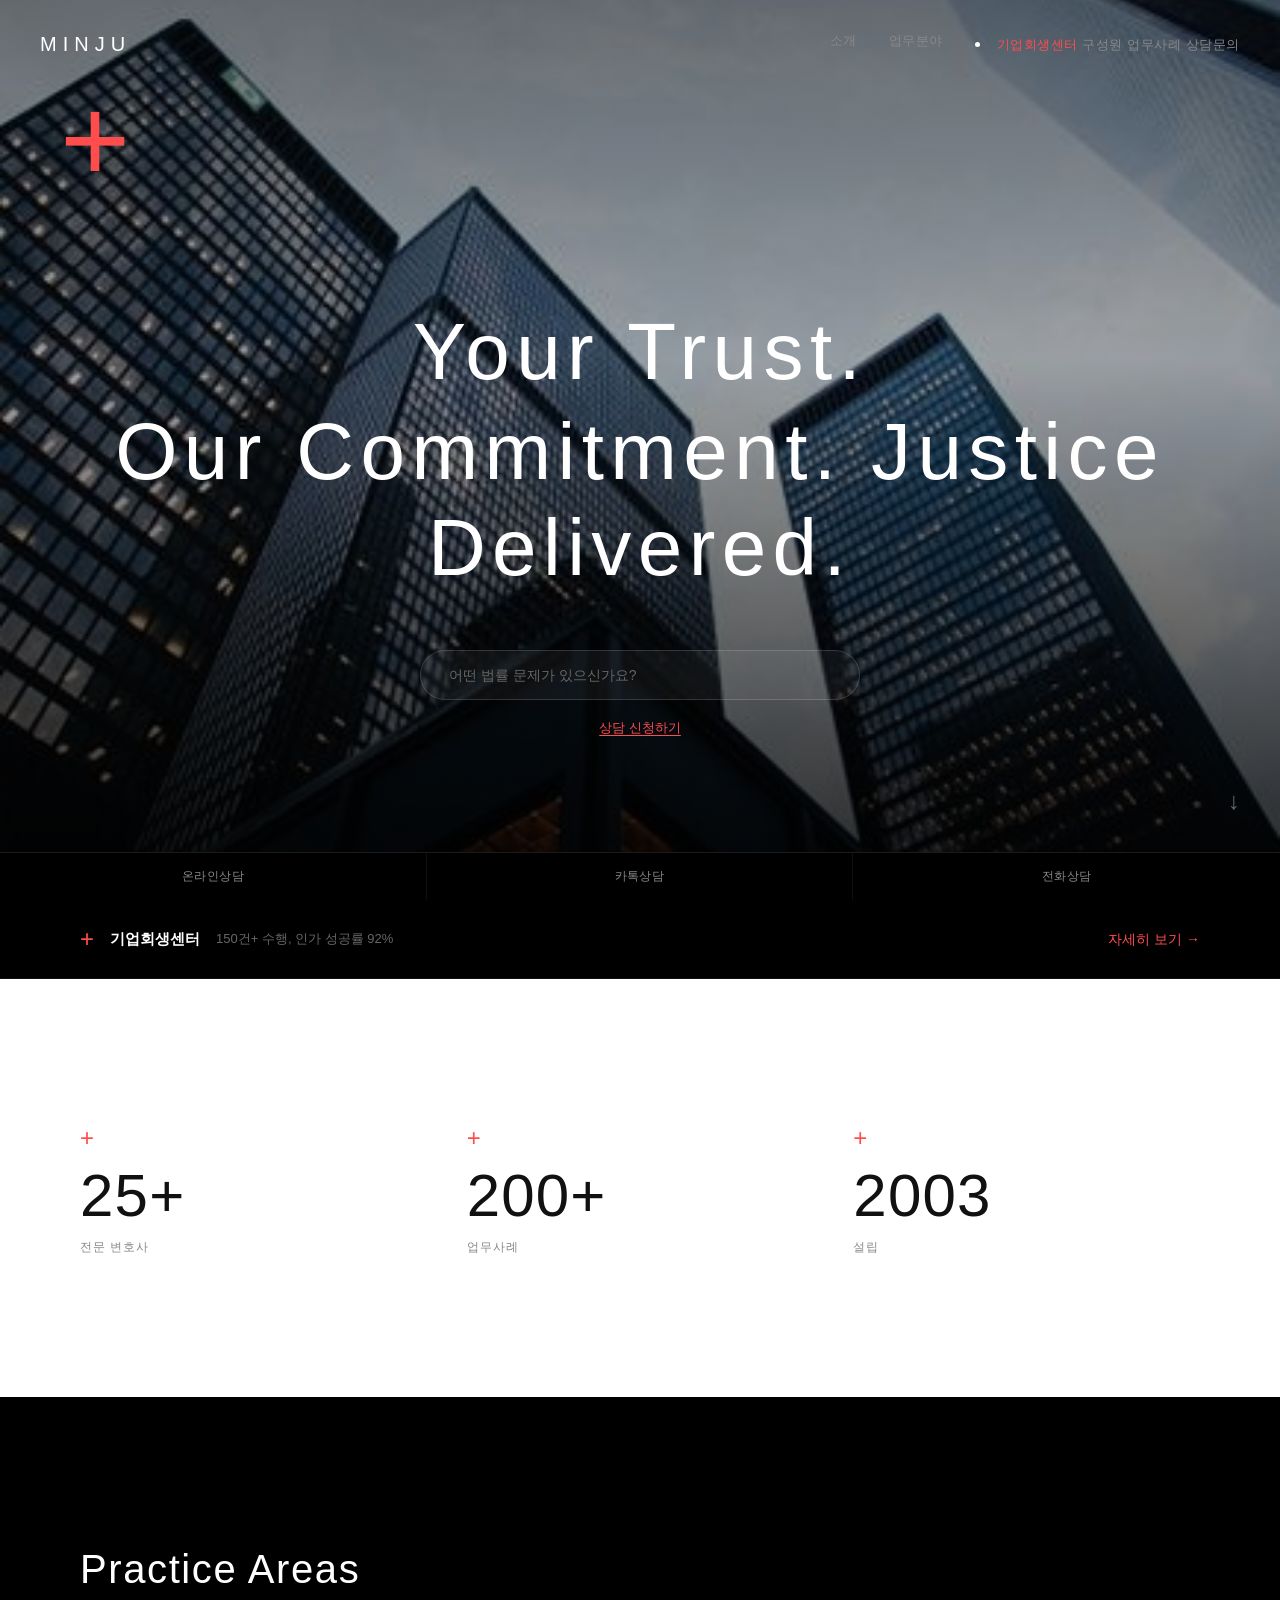
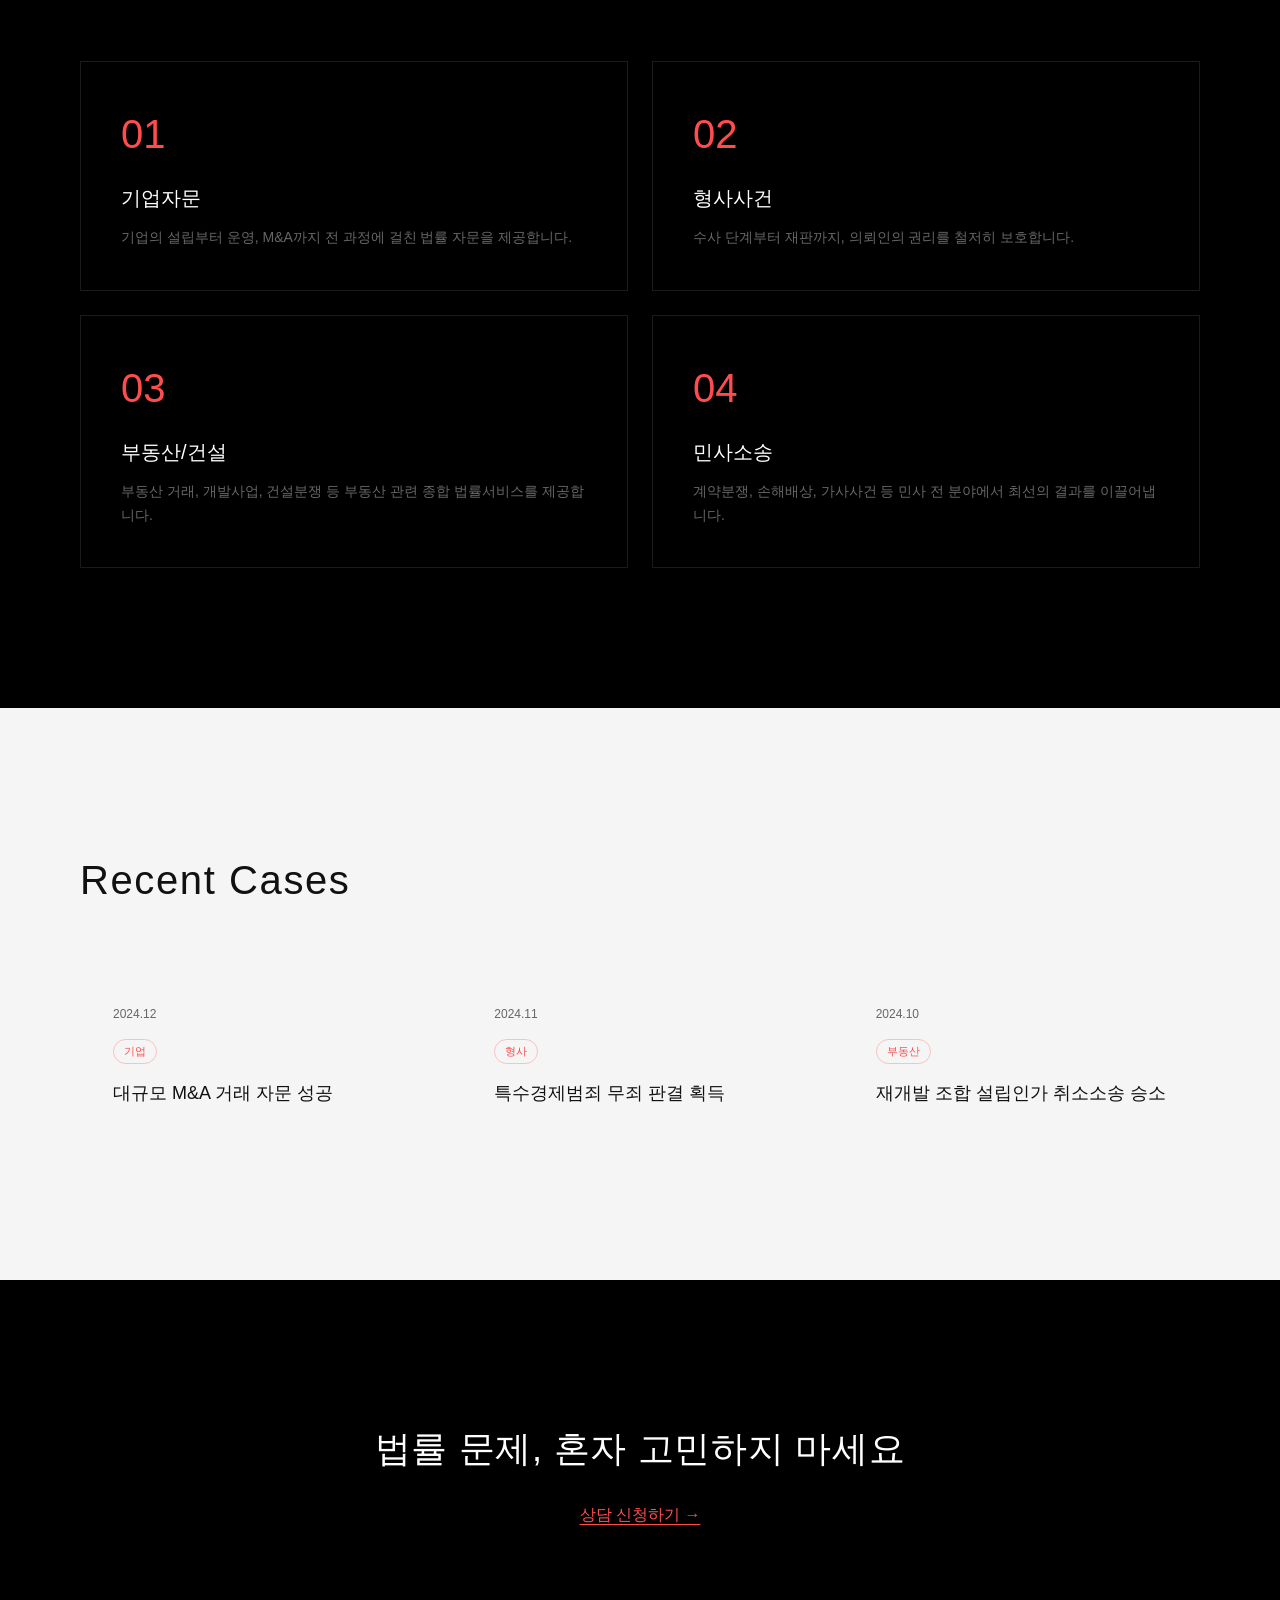
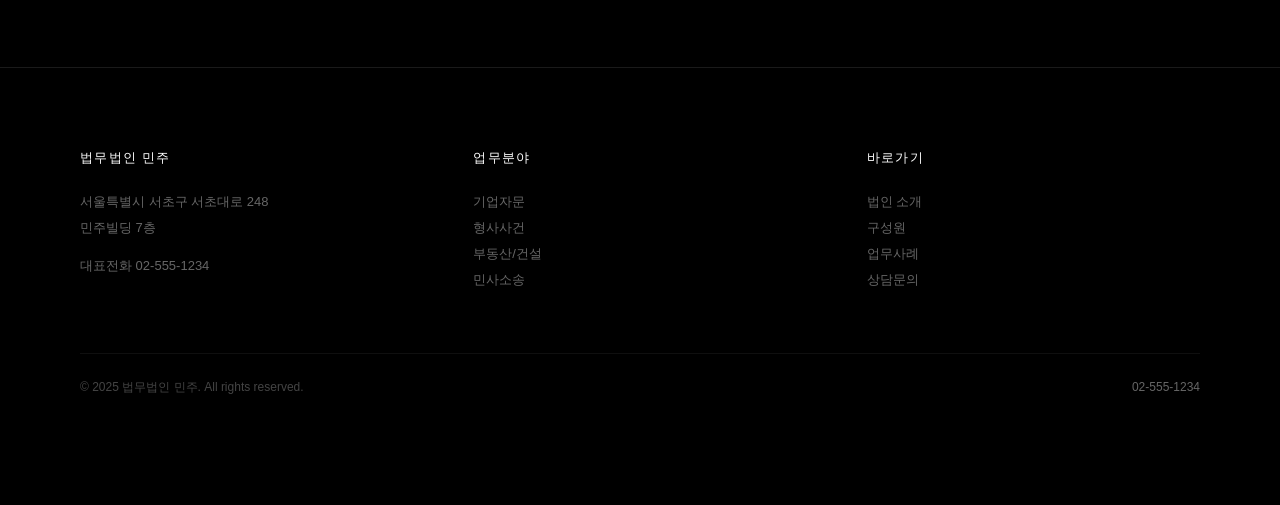
==== index.html @ 78be9212 "v6.5 기업회생센터 탭+페이지 추가, AI민주 제거, 메인 배너" ====
<!DOCTYPE html>
<html lang="ko">
<head>
<meta charset="UTF-8">
<meta name="viewport" content="width=device-width,initial-scale=1">
<title>MINJU | 법무법인 민주</title>
<link rel="stylesheet" href="style.css">
<style>
.index-hero{height:100vh;display:flex;flex-direction:column;align-items:center;justify-content:center;position:relative;text-align:center;overflow:hidden}
.hero-plus{position:absolute;top:80px;left:60px;font-size:120px;font-weight:100;color:#ff4d4d;line-height:1;user-select:none}
.hero-heading{font-size:80px;font-weight:200;letter-spacing:.08em;line-height:1.2}
.hero-heading-sub{font-size:80px;font-weight:200;letter-spacing:.08em;line-height:1.2;margin-top:4px}
.hero-search{position:absolute;bottom:160px;left:50%;transform:translateX(-50%);width:100%;max-width:480px;padding:0 20px}
.hero-search input{width:100%;padding:16px 28px;background:rgba(255,255,255,.05);border:1px solid rgba(255,255,255,.15);border-radius:100px;font-size:14px;color:#fff}
.hero-search input::placeholder{color:#666}
.hero-ai-link{text-align:center;margin-top:14px}
.hero-ai-link a{color:#ff4d4d;font-size:13px;text-decoration:underline;text-underline-offset:3px}
.hero-ai-link a:hover{color:#fff}
.index-body{padding-bottom:60px}
@media(max-width:768px){
  .hero-heading,.hero-heading-sub{font-size:40px}
  .hero-plus{font-size:72px;top:100px;left:20px}
  .hero-search{bottom:120px;max-width:90%}
}
@media(max-width:480px){
  .hero-heading,.hero-heading-sub{font-size:28px}
  .hero-plus{font-size:56px}
}
</style>
</head>
<body class="index-body">

<!-- NAV -->
<nav class="nav" id="nav">
  <a href="index.html" class="nav-logo">MINJU</a>
  <div class="nav-links">
    <a href="about.html">소개</a>
    <a href="practice.html">업무분야</a></li><li><a href="recovery.html" style="color:#ff4d4d">기업회생센터</a>
    <a href="team.html">구성원</a>
    <a href="cases.html">업무사례</a>
    <a href="contact.html">상담문의</a>
  </div>
  <button class="hamburger" id="hamburger" aria-label="메뉴">
    <span></span><span></span><span></span>
  </button>
</nav>
<div class="mobile-menu" id="mobileMenu">
  <a href="about.html">소개</a>
  <a href="practice.html">업무분야</a></li><li><a href="recovery.html" style="color:#ff4d4d">기업회생센터</a>
  <a href="team.html">구성원</a>
  <a href="cases.html">업무사례</a>
  <a href="contact.html">상담문의</a>
</div>

<!-- HERO -->
<section class="index-hero" style="background:linear-gradient(180deg,rgba(0,0,0,0.55) 0%,rgba(0,0,0,0.35) 40%,rgba(0,0,0,0.85) 100%),url(hero-bg.jpg) center/cover no-repeat;">
  <div class="hero-plus">+</div>
  <h1 class="hero-heading">Your Trust.</h1>
  <p class="hero-heading-sub">Our Commitment. Justice Delivered.</p>
  <div class="hero-search">
    <input type="text" placeholder="어떤 법률 문제가 있으신가요?">
    <div class="hero-ai-link"><a href="contact.html">상담 신청하기</a></div>
  </div>
  <div class="scroll-arrow">&#8595;</div>
</section>


<!-- 기업회생센터 배너 -->
<section style="padding:0;border-bottom:1px solid rgba(255,255,255,0.06)">
  <a href="recovery.html" style="display:flex;align-items:center;justify-content:space-between;padding:20px 40px;max-width:1200px;margin:0 auto;text-decoration:none;transition:background 0.3s" onmouseover="this.style.background='rgba(255,77,77,0.05)'" onmouseout="this.style.background='transparent'">
    <div style="display:flex;align-items:center;gap:16px">
      <span style="color:#ff4d4d;font-size:24px;font-weight:100">+</span>
      <span style="color:#fff;font-size:15px;font-weight:600">기업회생센터</span>
      <span style="color:#666;font-size:13px">150건+ 수행, 인가 성공률 92%</span>
    </div>
    <span style="color:#ff4d4d;font-size:14px">자세히 보기 &#8594;</span>
  </a>
</section>

<!-- STATS -->
<section class="section section-light">
  <div class="container">
    <div class="stats-grid reveal">
      <div class="stat-item">
        <div class="stat-plus">+</div>
        <div class="stat-number">25+</div>
        <div class="stat-label">전문 변호사</div>
      </div>
      <div class="stat-item">
        <div class="stat-plus">+</div>
        <div class="stat-number">200+</div>
        <div class="stat-label">업무사례</div>
      </div>
      <div class="stat-item">
        <div class="stat-plus">+</div>
        <div class="stat-number">2003</div>
        <div class="stat-label">설립</div>
      </div>
    </div>
  </div>
</section>

<!-- PRACTICE AREAS PREVIEW -->
<section class="section">
  <div class="container">
    <h2 class="section-title reveal">Practice Areas</h2>
    <div class="practice-grid">
      <div class="practice-card reveal">
        <div class="num">01</div>
        <h3>기업자문</h3>
        <p>기업의 설립부터 운영, M&amp;A까지 전 과정에 걸친 법률 자문을 제공합니다.</p>
      </div>
      <div class="practice-card reveal">
        <div class="num">02</div>
        <h3>형사사건</h3>
        <p>수사 단계부터 재판까지, 의뢰인의 권리를 철저히 보호합니다.</p>
      </div>
      <div class="practice-card reveal">
        <div class="num">03</div>
        <h3>부동산/건설</h3>
        <p>부동산 거래, 개발사업, 건설분쟁 등 부동산 관련 종합 법률서비스를 제공합니다.</p>
      </div>
      <div class="practice-card reveal">
        <div class="num">04</div>
        <h3>민사소송</h3>
        <p>계약분쟁, 손해배상, 가사사건 등 민사 전 분야에서 최선의 결과를 이끌어냅니다.</p>
      </div>
    </div>
  </div>
</section>

<!-- RECENT CASES -->
<section class="section section-gray">
  <div class="container">
    <h2 class="section-title reveal">Recent Cases</h2>
    <div class="cases-grid">
      <div class="case-card reveal">
        <div class="date">2024.12</div>
        <span class="case-tag">기업</span>
        <h3>대규모 M&amp;A 거래 자문 성공</h3>
      </div>
      <div class="case-card reveal">
        <div class="date">2024.11</div>
        <span class="case-tag">형사</span>
        <h3>특수경제범죄 무죄 판결 획득</h3>
      </div>
      <div class="case-card reveal">
        <div class="date">2024.10</div>
        <span class="case-tag">부동산</span>
        <h3>재개발 조합 설립인가 취소소송 승소</h3>
      </div>
    </div>
  </div>
</section>

<!-- CTA -->
<section class="cta-section reveal">
  <h2>법률 문제, 혼자 고민하지 마세요</h2>
  <a href="contact.html" class="cta-link">상담 신청하기 &rarr;</a>
</section>

<!-- FOOTER -->
<footer style="padding-bottom:48px;" class="footer">
  <div class="container">
    <div class="footer-grid">
      <div class="footer-col">
        <h4>법무법인 민주</h4>
        <p>서울특별시 서초구 서초대로 248<br>민주빌딩 7층</p>
        <p style="margin-top:12px">대표전화 02-555-1234</p>
      </div>
      <div class="footer-col">
        <h4>업무분야</h4>
        <ul>
          <li><a href="practice.html">기업자문</a></li>
          <li><a href="practice.html">형사사건</a></li>
          <li><a href="practice.html">부동산/건설</a></li>
          <li><a href="practice.html">민사소송</a></li>
        </ul>
      </div>
      <div class="footer-col">
        <h4>바로가기</h4>
        <ul>
          <li><a href="about.html">법인 소개</a></li>
          <li><a href="team.html">구성원</a></li>
          <li><a href="cases.html">업무사례</a></li>
          <li><a href="contact.html">상담문의</a></li>
        </ul>
      </div>
    </div>
    <div class="footer-bottom">
      <span>&copy; 2025 법무법인 민주. All rights reserved.</span>
      <a href="tel:02-555-1234">02-555-1234</a>
    </div>
  </div>
</footer>

<!-- BOTTOM BAR -->
<div class="bottom-bar">
  <a href="contact.html">온라인상담</a>
  <a href="#">카톡상담</a>
  <a href="tel:02-555-1234">전화상담</a>
</div>

<script>
// Nav scroll
window.addEventListener('scroll',()=>{document.getElementById('nav').classList.toggle('scrolled',window.scrollY>60)});
// Hamburger
const hb=document.getElementById('hamburger'),mm=document.getElementById('mobileMenu');
hb.addEventListener('click',()=>{hb.classList.toggle('active');mm.classList.toggle('active')});
mm.querySelectorAll('a').forEach(a=>a.addEventListener('click',()=>{hb.classList.remove('active');mm.classList.remove('active')}));
// Reveal
const obs=new IntersectionObserver((entries)=>{entries.forEach(e=>{if(e.isIntersecting){e.target.classList.add('visible');obs.unobserve(e.target)}})},{threshold:.15});
document.querySelectorAll('.reveal').forEach(el=>obs.observe(el));
</script>

<!-- 하단 고정바 -->
<div style="position:fixed;bottom:0;left:0;right:0;display:flex;background:rgba(0,0,0,0.9);backdrop-filter:blur(8px);z-index:200;border-top:1px solid rgba(255,255,255,0.08);">
  <a href="contact.html" style="flex:1;text-align:center;padding:14px 0;color:#888;text-decoration:none;font-size:12px;font-weight:500;border-right:1px solid rgba(255,255,255,0.08);transition:color 0.2s;" onmouseover="this.style.color='#fff'" onmouseout="this.style.color='#888'">온라인상담</a>
  <a href="#" style="flex:1;text-align:center;padding:14px 0;color:#888;text-decoration:none;font-size:12px;font-weight:500;border-right:1px solid rgba(255,255,255,0.08);transition:color 0.2s;" onmouseover="this.style.color='#fff'" onmouseout="this.style.color='#888'">카톡상담</a>
  <a href="tel:02-585-2003" style="flex:1;text-align:center;padding:14px 0;color:#888;text-decoration:none;font-size:12px;font-weight:500;transition:color 0.2s;" onmouseover="this.style.color='#fff'" onmouseout="this.style.color='#888'">전화상담</a>
</div>

</body>
</html>
---- style.css ----
/* ===== RESET & BASE ===== */
*,*::before,*::after{margin:0;padding:0;box-sizing:border-box}
html{scroll-behavior:smooth}
body{background:#000;color:#fff;font-family:-apple-system,BlinkMacSystemFont,'Segoe UI',Roboto,Helvetica,Arial,sans-serif;line-height:1.6;-webkit-font-smoothing:antialiased;overflow-x:hidden}
a{color:#888;text-decoration:none;transition:color .4s cubic-bezier(.4,0,.2,1)}
a:hover{color:#fff}
ul{list-style:none}
img{max-width:100%;display:block}
input,textarea,button{font-family:inherit;border:none;outline:none;background:none;color:#fff}

/* ===== CONTAINER ===== */
.container{max-width:1200px;margin:0 auto;padding:0 40px}

/* ===== NAV ===== */
.nav{position:fixed;top:0;left:0;width:100%;z-index:1000;padding:28px 40px;display:flex;align-items:center;justify-content:space-between;background:transparent;transition:background .4s}
.nav.scrolled{background:rgba(0,0,0,.9);backdrop-filter:blur(10px)}
.nav-logo{font-size:20px;font-weight:200;letter-spacing:.3em;color:#fff;text-decoration:none}
.nav-links{display:flex;gap:32px}
.nav-links a{font-size:13px;color:#888;letter-spacing:.04em}
.nav-links a:hover{color:#fff}
.hamburger{display:none;flex-direction:column;gap:5px;cursor:pointer;z-index:1001;background:none;border:none;padding:4px}
.hamburger span{display:block;width:22px;height:1px;background:#fff;transition:all .3s}
.hamburger.active span:nth-child(1){transform:rotate(45deg) translate(4px,4px)}
.hamburger.active span:nth-child(2){opacity:0}
.hamburger.active span:nth-child(3){transform:rotate(-45deg) translate(4px,-4px)}
.mobile-menu{display:none;position:fixed;top:0;left:0;width:100%;height:100vh;background:rgba(0,0,0,.98);flex-direction:column;align-items:center;justify-content:center;gap:32px;z-index:999}
.mobile-menu.active{display:flex}
.mobile-menu a{font-size:18px;color:#888;letter-spacing:.06em}
.mobile-menu a:hover{color:#fff}

/* ===== FOOTER ===== */
.footer{border-top:1px solid rgba(255,255,255,.1);padding:80px 0 40px;margin-top:0}
.footer-grid{display:grid;grid-template-columns:repeat(3,1fr);gap:60px;margin-bottom:60px}
.footer-col h4{font-size:13px;font-weight:400;color:#fff;letter-spacing:.1em;margin-bottom:20px;text-transform:uppercase}
.footer-col p,.footer-col a,.footer-col li{font-size:13px;color:#666;line-height:2}
.footer-bottom{border-top:1px solid rgba(255,255,255,.06);padding-top:24px;display:flex;justify-content:space-between;align-items:center;font-size:12px;color:#444}
.footer-bottom a{color:#666}

/* ===== REVEAL ANIMATION ===== */
.reveal{opacity:0;transform:translateY(40px);transition:opacity .8s cubic-bezier(.4,0,.2,1),transform .8s cubic-bezier(.4,0,.2,1)}
.reveal.visible{opacity:1;transform:translateY(0)}

/* ===== SECTION ===== */
.section{padding:140px 0}
.section-title{font-size:40px;font-weight:200;letter-spacing:.04em;margin-bottom:60px}

/* ===== HERO COMMON ===== */
.hero{min-height:100vh;display:flex;flex-direction:column;justify-content:center;position:relative;padding:140px 0}
.hero-title-light{font-size:100px;font-weight:100;letter-spacing:.06em;line-height:1.1}
.hero-title-bold{font-size:100px;font-weight:600;letter-spacing:.06em;line-height:1.1}
.hero-sub{font-size:14px;color:#666;margin-top:24px;max-width:480px;line-height:1.8}

/* ===== STAT CARD (zarcerog + number style) ===== */
.stats-grid{display:grid;grid-template-columns:repeat(3,1fr);gap:40px}
.stat-item{text-align:left}
.stat-plus{color:#ff4d4d;font-size:24px;font-weight:200;margin-bottom:8px}
.stat-number{font-size:60px;font-weight:200;letter-spacing:.02em;line-height:1}
.stat-label{font-size:12px;color:#666;letter-spacing:.08em;text-transform:uppercase;margin-top:12px}

/* ===== PRACTICE CARD ===== */
.practice-grid{display:grid;grid-template-columns:repeat(2,1fr);gap:24px}
.practice-card{border:1px solid rgba(255,255,255,.1);padding:40px;transition:border-color .4s cubic-bezier(.4,0,.2,1)}
.practice-card:hover{border-color:rgba(255,255,255,.3)}
.practice-card .num{font-size:40px;font-weight:200;color:#ff4d4d;margin-bottom:16px}
.practice-card h3{font-size:20px;font-weight:400;margin-bottom:12px}
.practice-card p{font-size:14px;color:#666;line-height:1.7}
.practice-card .tags{display:flex;flex-wrap:wrap;gap:8px;margin-top:16px}
.practice-card .tag{font-size:11px;color:#666;border:1px solid rgba(255,255,255,.1);padding:4px 12px;border-radius:100px}

/* ===== CASE CARD ===== */
.cases-grid{display:grid;grid-template-columns:repeat(3,1fr);gap:24px}
.case-card{border:1px solid rgba(255,255,255,.1);padding:32px;transition:border-color .4s cubic-bezier(.4,0,.2,1)}
.case-card:hover{border-color:rgba(255,255,255,.3)}
.case-card .date{font-size:12px;color:#666;margin-bottom:12px}
.case-card .case-tag{display:inline-block;font-size:11px;color:#ff4d4d;border:1px solid rgba(255,77,77,.3);padding:3px 10px;border-radius:100px;margin-bottom:16px}
.case-card h3{font-size:18px;font-weight:400;line-height:1.5}

/* ===== TEAM GRID ===== */
.team-grid{display:grid;grid-template-columns:repeat(4,1fr);gap:40px}
.team-member{text-align:center}
.team-avatar{width:120px;height:120px;border-radius:50%;border:1px solid rgba(255,255,255,.1);margin:0 auto 20px;display:flex;align-items:center;justify-content:center;font-size:32px;font-weight:200;color:#666}
.team-member h3{font-size:16px;font-weight:400;margin-bottom:4px}
.team-member p{font-size:13px;color:#666}

/* ===== FILTER PILLS ===== */
.filter-pills{display:flex;gap:12px;margin-bottom:48px;flex-wrap:wrap}
.filter-pill{font-size:13px;color:#666;border:1px solid rgba(255,255,255,.1);padding:8px 20px;border-radius:100px;cursor:pointer;transition:all .4s cubic-bezier(.4,0,.2,1);background:none}
.filter-pill:hover,.filter-pill.active{color:#fff;border-color:rgba(255,255,255,.4)}

/* ===== CONTACT FORM ===== */
.contact-grid{display:grid;grid-template-columns:1fr 1fr;gap:80px}
.form-group{margin-bottom:24px}
.form-group label{display:block;font-size:12px;color:#666;letter-spacing:.08em;text-transform:uppercase;margin-bottom:8px}
.form-group input,.form-group textarea{width:100%;padding:14px 0;font-size:15px;color:#fff;background:none;border:none;border-bottom:1px solid rgba(255,255,255,.15);transition:border-color .4s}
.form-group input:focus,.form-group textarea:focus{border-color:rgba(255,255,255,.5)}
.form-group textarea{resize:vertical;min-height:120px}
.submit-btn{display:inline-block;font-size:14px;color:#000;background:#fff;padding:14px 40px;border-radius:100px;cursor:pointer;transition:all .4s;border:none;letter-spacing:.04em}
.submit-btn:hover{background:#ff4d4d;color:#fff}
.contact-info h4{font-size:13px;font-weight:400;color:#fff;letter-spacing:.1em;text-transform:uppercase;margin-bottom:16px;margin-top:40px}
.contact-info h4:first-child{margin-top:0}
.contact-info p,.contact-info a{font-size:14px;color:#666;line-height:1.8}

/* ===== CTA SECTION ===== */
.cta-section{padding:140px 0;text-align:center}
.cta-section h2{font-size:36px;font-weight:200;margin-bottom:24px;letter-spacing:.02em}
.cta-section .cta-link{font-size:16px;color:#ff4d4d;text-decoration:underline;text-underline-offset:4px}
.cta-section .cta-link:hover{color:#fff}

/* ===== TIMELINE ===== */
.timeline{position:relative;padding-left:40px}
.timeline::before{content:'';position:absolute;left:0;top:0;bottom:0;width:1px;background:rgba(255,255,255,.1)}
.timeline-item{position:relative;padding-bottom:48px}
.timeline-item::before{content:'';position:absolute;left:-44px;top:6px;width:8px;height:8px;border-radius:50%;border:1px solid #ff4d4d;background:#000}
.timeline-year{font-size:14px;color:#ff4d4d;font-weight:400;margin-bottom:8px}
.timeline-content{font-size:14px;color:#888;line-height:1.7}

/* ===== VALUES ===== */
.values-grid{display:grid;grid-template-columns:repeat(3,1fr);gap:40px}
.value-item .num{font-size:40px;font-weight:200;color:#ff4d4d;margin-bottom:16px}
.value-item h3{font-size:20px;font-weight:400;margin-bottom:12px}
.value-item p{font-size:14px;color:#666;line-height:1.7}

/* ===== BOTTOM BAR (index) ===== */
.bottom-bar{position:fixed;bottom:0;left:0;width:100%;background:#000;border-top:1px solid rgba(255,255,255,.1);z-index:900;display:grid;grid-template-columns:repeat(3,1fr)}
.bottom-bar a{display:block;text-align:center;padding:14px 0;font-size:12px;color:#888;letter-spacing:.04em;border-right:1px solid rgba(255,255,255,.06);transition:color .3s}
.bottom-bar a:last-child{border-right:none}
.bottom-bar a:hover{color:#fff}

/* ===== SCROLL ARROW ===== */
.scroll-arrow{position:absolute;bottom:80px;right:40px;font-size:24px;color:#666;animation:bounce 2s infinite}
@keyframes bounce{0%,100%{transform:translateY(0)}50%{transform:translateY(8px)}}

/* ===== RESPONSIVE ===== */
@media(max-width:1200px){
  .container{padding:0 32px}
}
@media(max-width:768px){
  .nav-links{display:none}
  .hamburger{display:flex}
  .hero-title-light,.hero-title-bold{font-size:52px}
  .stats-grid{grid-template-columns:1fr}
  .practice-grid{grid-template-columns:1fr}
  .cases-grid{grid-template-columns:1fr}
  .team-grid{grid-template-columns:repeat(2,1fr)}
  .contact-grid{grid-template-columns:1fr}
  .footer-grid{grid-template-columns:1fr;gap:40px}
  .values-grid{grid-template-columns:1fr}
  .section{padding:100px 0}
  .hero{padding:100px 0}
  .section-title{font-size:32px}
  .stat-number{font-size:44px}
  .footer-bottom{flex-direction:column;gap:8px;text-align:center}
}
@media(max-width:480px){
  .container{padding:0 20px}
  .nav{padding:20px}
  .hero-title-light,.hero-title-bold{font-size:36px}
  .team-grid{grid-template-columns:1fr}
  .practice-card{padding:28px}
}

/* 흰색 배경 섹션 */
.section-light {
  background: #fff;
  color: #111;
  padding: 140px 0;
}
.section-light h2 {
  color: #111;
}
.section-light .sub-text {
  color: #666;
}
.section-light .card-border {
  border-color: rgba(0,0,0,0.1);
}
.section-light .card-border:hover {
  border-color: rgba(0,0,0,0.3);
}
.section-light .card-num {
  color: #ff4d4d;
}
.section-light .card-title {
  color: #111;
}
.section-light .card-desc {
  color: #666;
}
.section-light .stat-num {
  color: #111;
}
.section-light .stat-label {
  color: #888;
}

/* 그레이 배경 섹션 */
.section-gray {
  background: #f5f5f5;
  color: #111;
  padding: 140px 0;
}
.section-gray h2 { color: #111; }
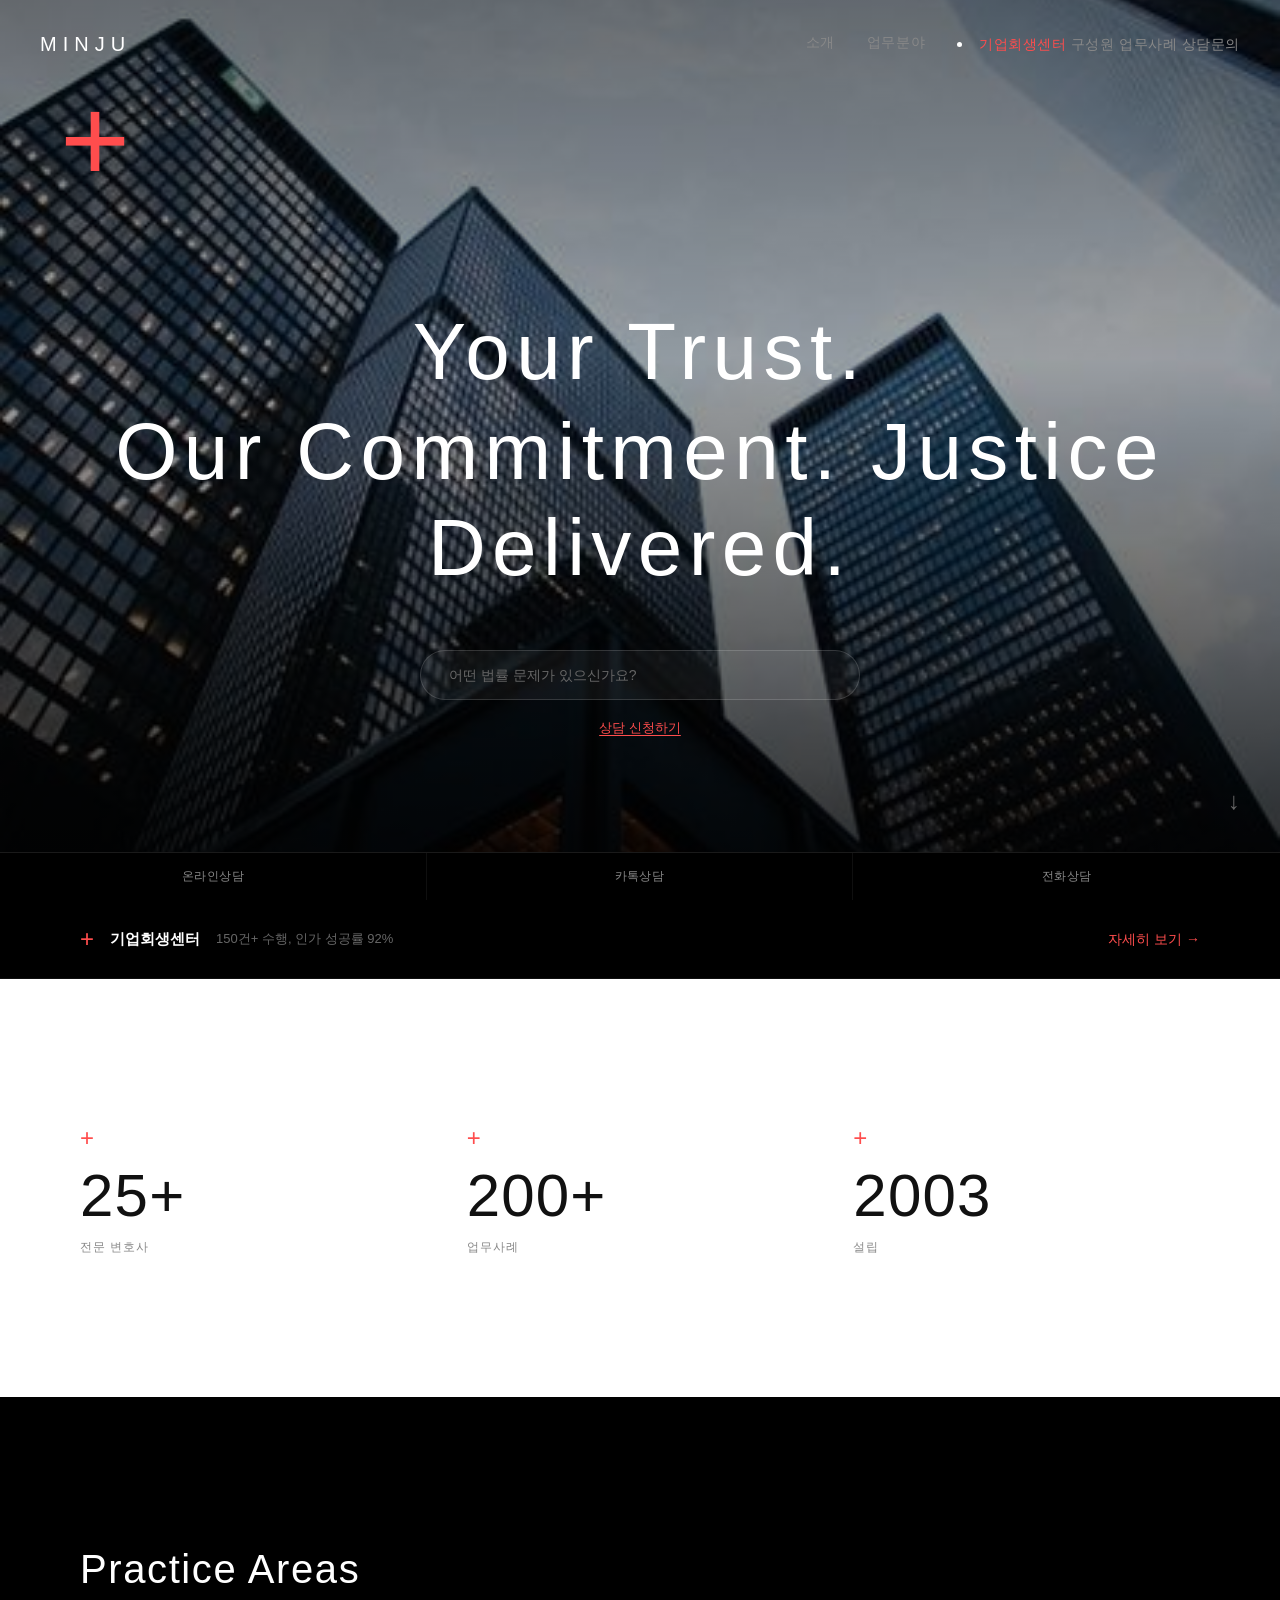
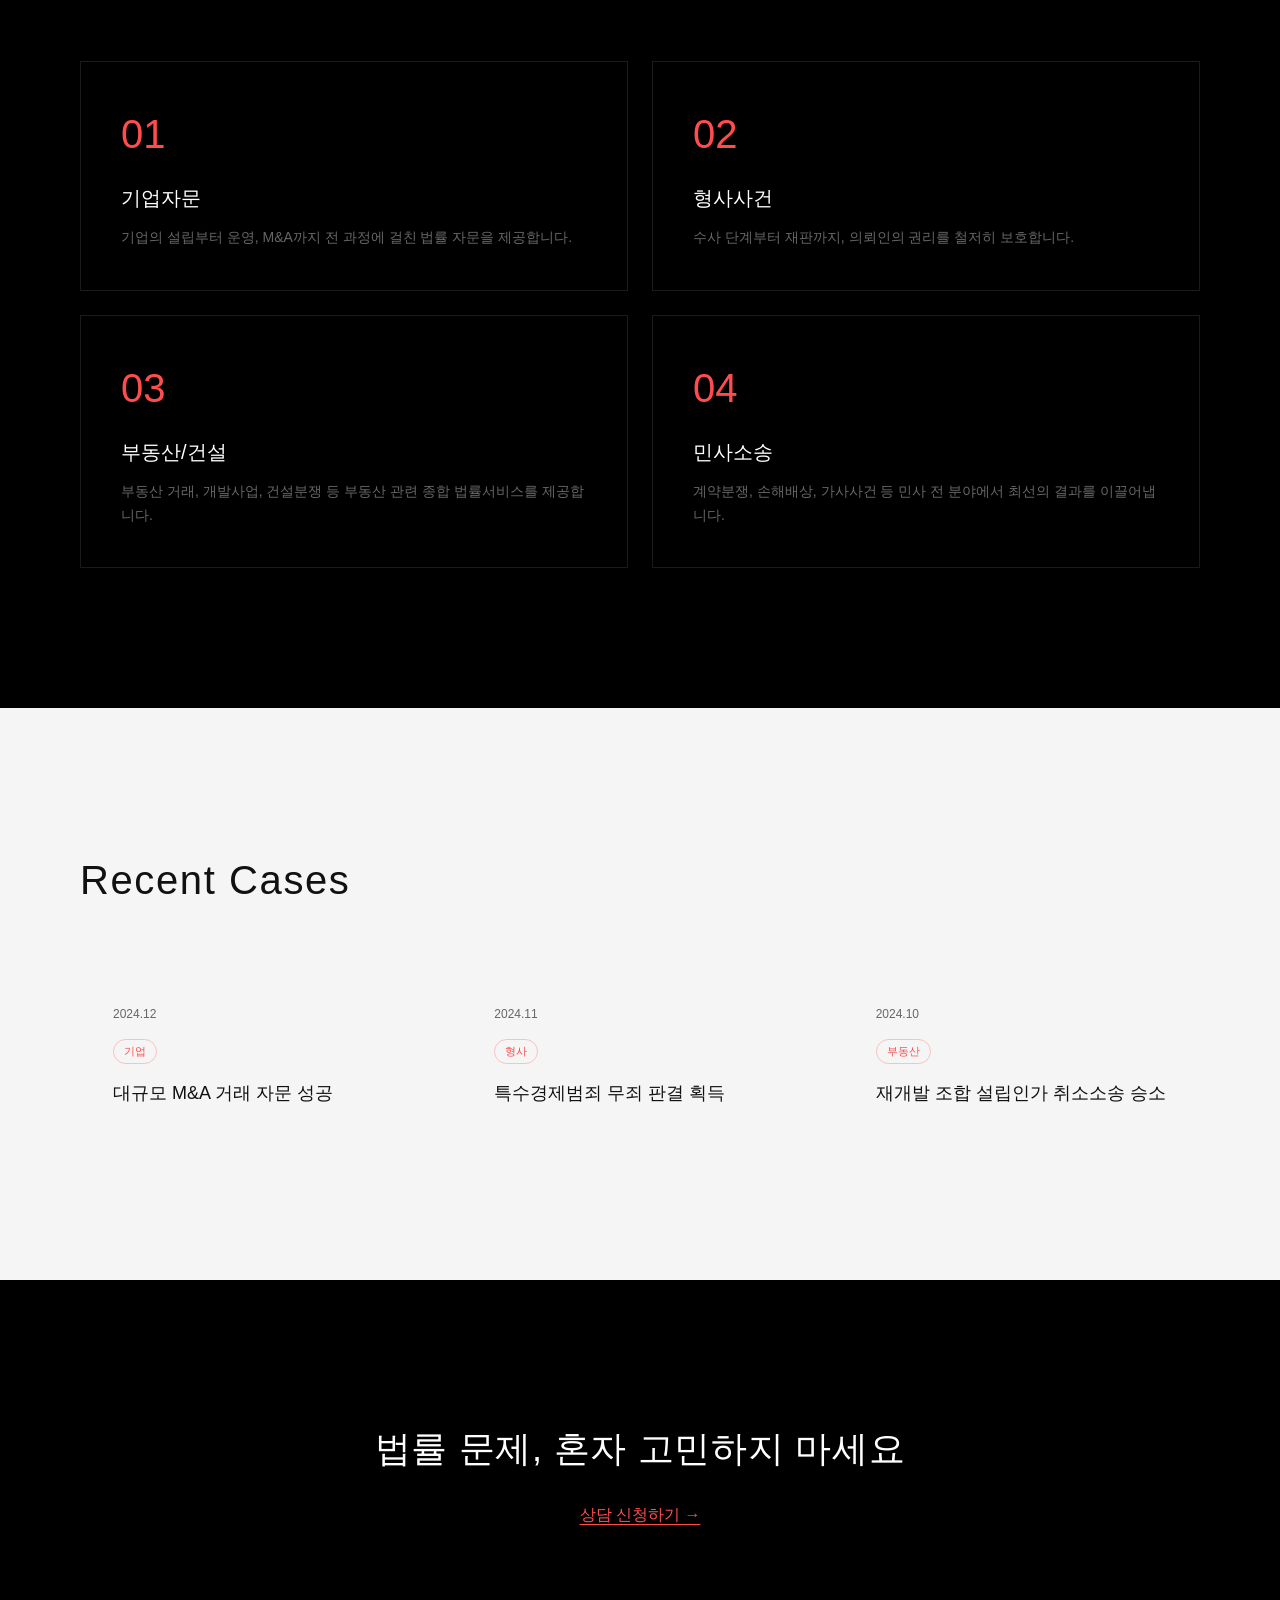
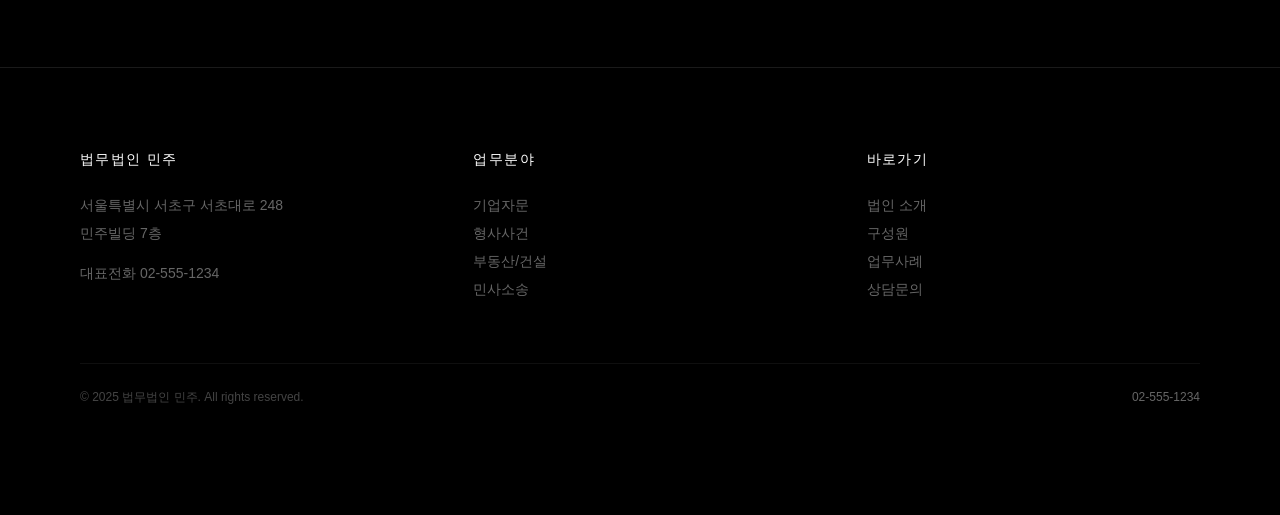
==== commit 867202b3: "v6.6 글자잘림fix+민주메뉴순서+reveal가시성+nav폰트" ====
--- a/index.html
+++ b/index.html
@@ -27,6 +27,7 @@
   .hero-plus{font-size:56px}
 }
 </style>
+<noscript><style>.reveal{opacity:1!important;transform:none!important}</style></noscript>
 </head>
 <body class="index-body">
 
--- a/style.css
+++ b/style.css
@@ -16,7 +16,7 @@
 .nav.scrolled{background:rgba(0,0,0,.9);backdrop-filter:blur(10px)}
 .nav-logo{font-size:20px;font-weight:200;letter-spacing:.3em;color:#fff;text-decoration:none}
 .nav-links{display:flex;gap:32px}
-.nav-links a{font-size:13px;color:#888;letter-spacing:.04em}
+.nav-links a{font-size:14px;color:#888;letter-spacing:.04em}
 .nav-links a:hover{color:#fff}
 .hamburger{display:none;flex-direction:column;gap:5px;cursor:pointer;z-index:1001;background:none;border:none;padding:4px}
 .hamburger span{display:block;width:22px;height:1px;background:#fff;transition:all .3s}
@@ -31,13 +31,13 @@
 /* ===== FOOTER ===== */
 .footer{border-top:1px solid rgba(255,255,255,.1);padding:80px 0 40px;margin-top:0}
 .footer-grid{display:grid;grid-template-columns:repeat(3,1fr);gap:60px;margin-bottom:60px}
-.footer-col h4{font-size:13px;font-weight:400;color:#fff;letter-spacing:.1em;margin-bottom:20px;text-transform:uppercase}
-.footer-col p,.footer-col a,.footer-col li{font-size:13px;color:#666;line-height:2}
+.footer-col h4{font-size:14px;font-weight:400;color:#fff;letter-spacing:.1em;margin-bottom:20px;text-transform:uppercase}
+.footer-col p,.footer-col a,.footer-col li{font-size:14px;color:#666;line-height:2}
 .footer-bottom{border-top:1px solid rgba(255,255,255,.06);padding-top:24px;display:flex;justify-content:space-between;align-items:center;font-size:12px;color:#444}
 .footer-bottom a{color:#666}
 
 /* ===== REVEAL ANIMATION ===== */
-.reveal{opacity:0;transform:translateY(40px);transition:opacity .8s cubic-bezier(.4,0,.2,1),transform .8s cubic-bezier(.4,0,.2,1)}
+.reveal{opacity:0;transform:translateY(30px);transition:opacity .8s cubic-bezier(.4,0,.2,1),transform .8s cubic-bezier(.4,0,.2,1)}
 .reveal.visible{opacity:1;transform:translateY(0)}
 
 /* ===== SECTION ===== */
@@ -80,11 +80,11 @@
 .team-member{text-align:center}
 .team-avatar{width:120px;height:120px;border-radius:50%;border:1px solid rgba(255,255,255,.1);margin:0 auto 20px;display:flex;align-items:center;justify-content:center;font-size:32px;font-weight:200;color:#666}
 .team-member h3{font-size:16px;font-weight:400;margin-bottom:4px}
-.team-member p{font-size:13px;color:#666}
+.team-member p{font-size:14px;color:#666}
 
 /* ===== FILTER PILLS ===== */
 .filter-pills{display:flex;gap:12px;margin-bottom:48px;flex-wrap:wrap}
-.filter-pill{font-size:13px;color:#666;border:1px solid rgba(255,255,255,.1);padding:8px 20px;border-radius:100px;cursor:pointer;transition:all .4s cubic-bezier(.4,0,.2,1);background:none}
+.filter-pill{font-size:14px;color:#666;border:1px solid rgba(255,255,255,.1);padding:8px 20px;border-radius:100px;cursor:pointer;transition:all .4s cubic-bezier(.4,0,.2,1);background:none}
 .filter-pill:hover,.filter-pill.active{color:#fff;border-color:rgba(255,255,255,.4)}
 
 /* ===== CONTACT FORM ===== */
@@ -96,7 +96,7 @@
 .form-group textarea{resize:vertical;min-height:120px}
 .submit-btn{display:inline-block;font-size:14px;color:#000;background:#fff;padding:14px 40px;border-radius:100px;cursor:pointer;transition:all .4s;border:none;letter-spacing:.04em}
 .submit-btn:hover{background:#ff4d4d;color:#fff}
-.contact-info h4{font-size:13px;font-weight:400;color:#fff;letter-spacing:.1em;text-transform:uppercase;margin-bottom:16px;margin-top:40px}
+.contact-info h4{font-size:14px;font-weight:400;color:#fff;letter-spacing:.1em;text-transform:uppercase;margin-bottom:16px;margin-top:40px}
 .contact-info h4:first-child{margin-top:0}
 .contact-info p,.contact-info a{font-size:14px;color:#666;line-height:1.8}
 
@@ -200,3 +200,5 @@
   padding: 140px 0;
 }
 .section-gray h2 { color: #111; }
+
+.index-hero h1,.index-hero p{word-break:keep-all;overflow-wrap:break-word}
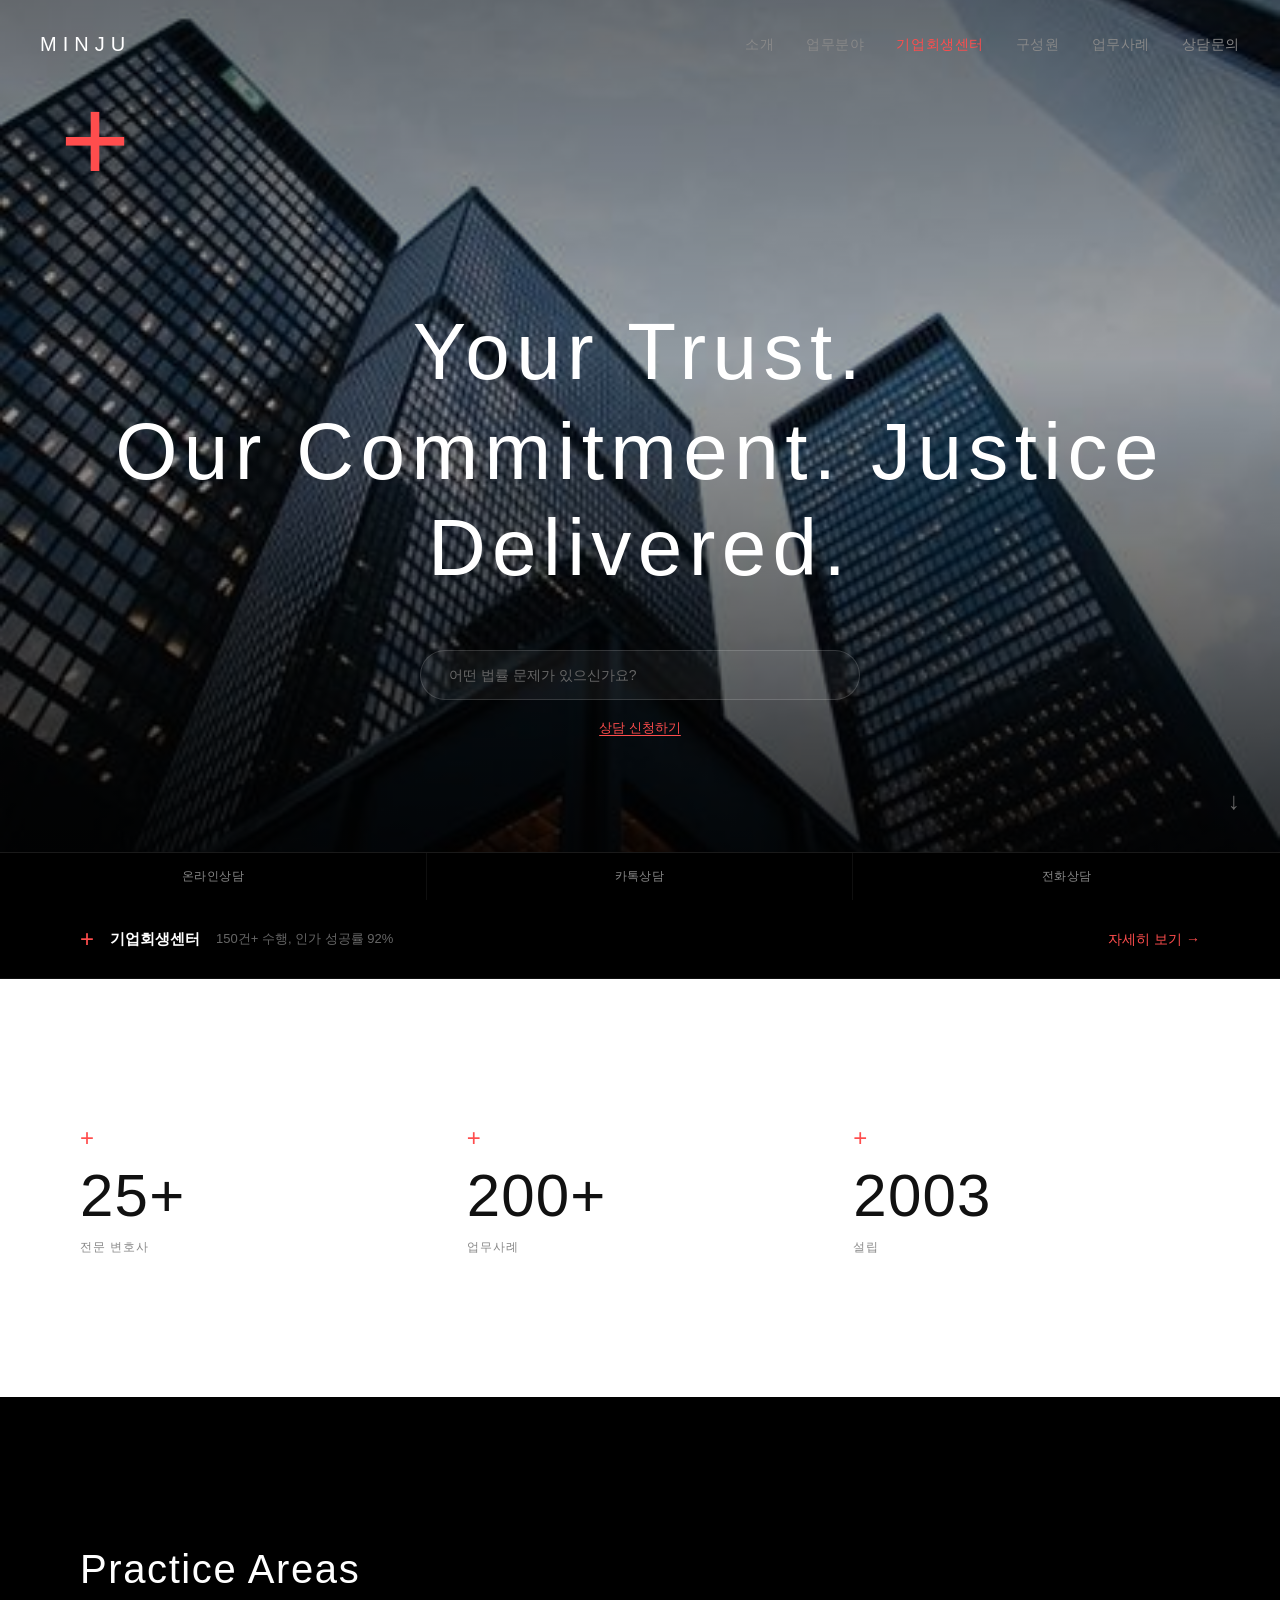
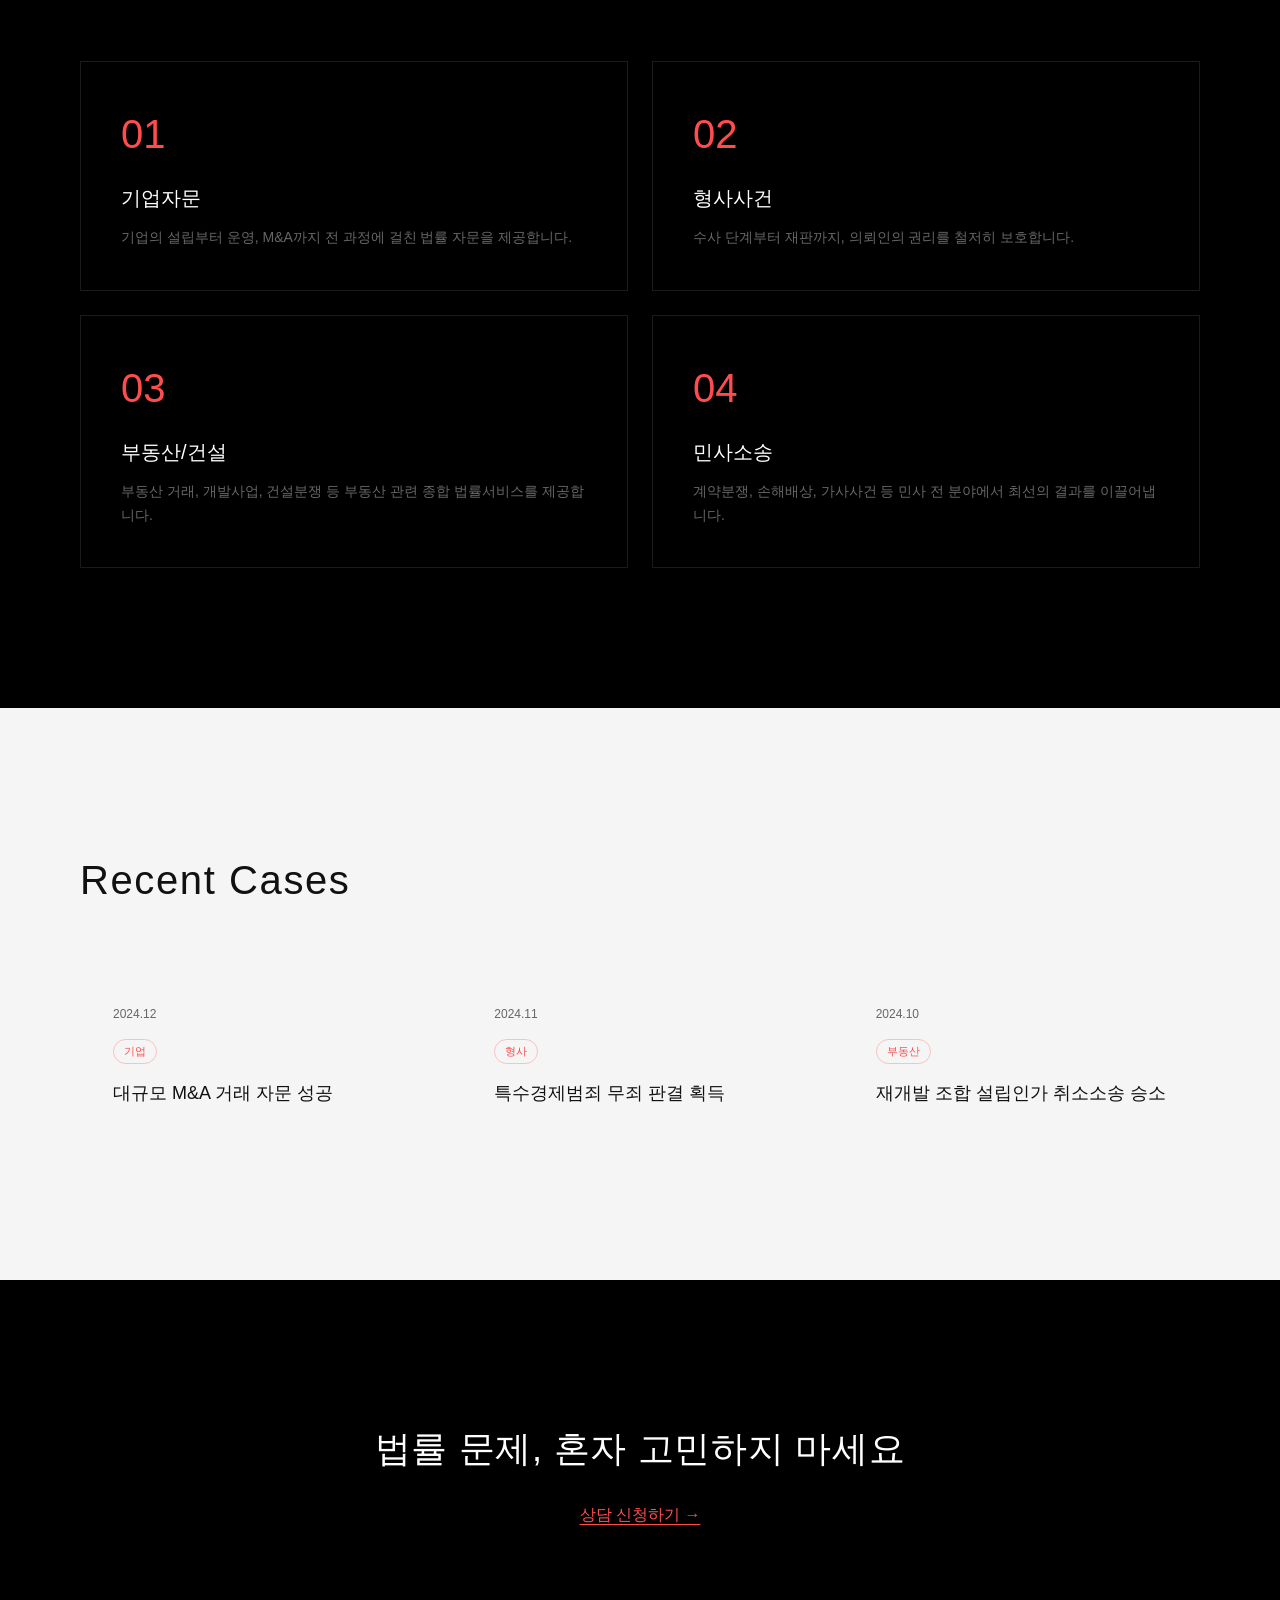
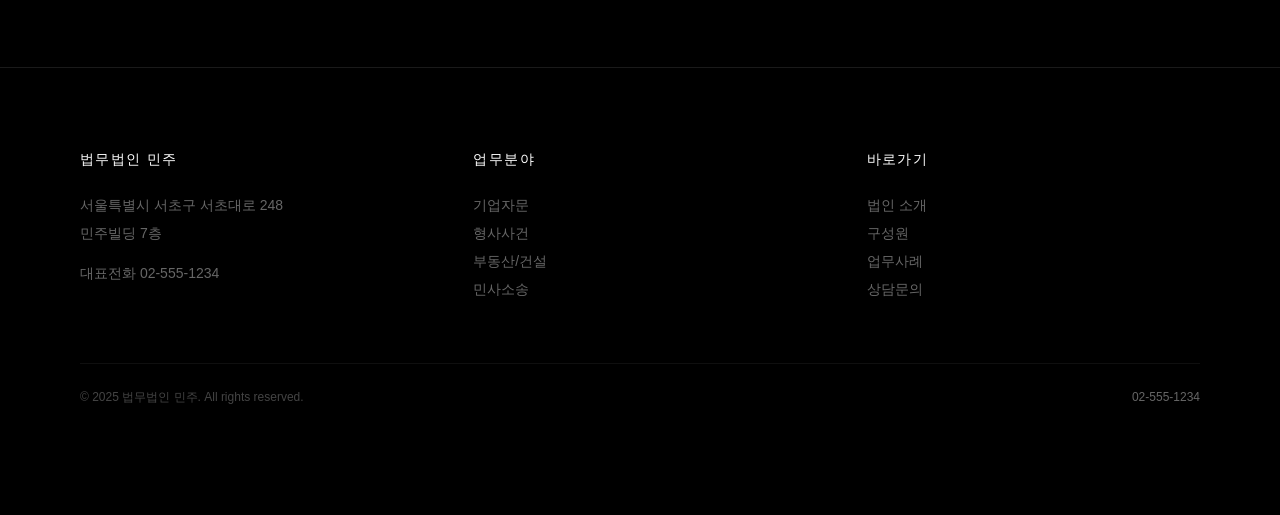
==== commit 01d16fd2: "v6.9 메뉴 li태그 잔재 제거 + a태그 분리" ====
--- a/index.html
+++ b/index.html
@@ -36,7 +36,8 @@
   <a href="index.html" class="nav-logo">MINJU</a>
   <div class="nav-links">
     <a href="about.html">소개</a>
-    <a href="practice.html">업무분야</a></li><li><a href="recovery.html" style="color:#ff4d4d">기업회생센터</a>
+    <a href="practice.html">업무분야</a>
+    <a href="recovery.html" style="color:#ff4d4d">기업회생센터</a>
     <a href="team.html">구성원</a>
     <a href="cases.html">업무사례</a>
     <a href="contact.html">상담문의</a>
@@ -47,7 +48,8 @@
 </nav>
 <div class="mobile-menu" id="mobileMenu">
   <a href="about.html">소개</a>
-  <a href="practice.html">업무분야</a></li><li><a href="recovery.html" style="color:#ff4d4d">기업회생센터</a>
+  <a href="practice.html">업무분야</a>
+    <a href="recovery.html" style="color:#ff4d4d">기업회생센터</a>
   <a href="team.html">구성원</a>
   <a href="cases.html">업무사례</a>
   <a href="contact.html">상담문의</a>
@@ -56,8 +58,8 @@
 <!-- HERO -->
 <section class="index-hero" style="background:linear-gradient(180deg,rgba(0,0,0,0.55) 0%,rgba(0,0,0,0.35) 40%,rgba(0,0,0,0.85) 100%),url(hero-bg.jpg) center/cover no-repeat;">
   <div class="hero-plus">+</div>
-  <h1 class="hero-heading">Your Trust.</h1>
-  <p class="hero-heading-sub">Our Commitment. Justice Delivered.</p>
+  <h1 class="hero-heading" style="position:relative;z-index:2">Your Trust.</h1>
+  <p class="hero-heading-sub" style="position:relative;z-index:2">Our Commitment. Justice Delivered.</p>
   <div class="hero-search">
     <input type="text" placeholder="어떤 법률 문제가 있으신가요?">
     <div class="hero-ai-link"><a href="contact.html">상담 신청하기</a></div>
@@ -68,7 +70,7 @@
 
 <!-- 기업회생센터 배너 -->
 <section style="padding:0;border-bottom:1px solid rgba(255,255,255,0.06)">
-  <a href="recovery.html" style="display:flex;align-items:center;justify-content:space-between;padding:20px 40px;max-width:1200px;margin:0 auto;text-decoration:none;transition:background 0.3s" onmouseover="this.style.background='rgba(255,77,77,0.05)'" onmouseout="this.style.background='transparent'">
+  <a href="recovery.html" class="recovery-banner-inner" style="display:flex;align-items:center;justify-content:space-between;padding:20px 40px;max-width:1200px;margin:0 auto;text-decoration:none;transition:background 0.3s" onmouseover="this.style.background='rgba(255,77,77,0.05)'" onmouseout="this.style.background='transparent'">
     <div style="display:flex;align-items:center;gap:16px">
       <span style="color:#ff4d4d;font-size:24px;font-weight:100">+</span>
       <span style="color:#fff;font-size:15px;font-weight:600">기업회생센터</span>
@@ -211,7 +213,7 @@
 mm.querySelectorAll('a').forEach(a=>a.addEventListener('click',()=>{hb.classList.remove('active');mm.classList.remove('active')}));
 // Reveal
 const obs=new IntersectionObserver((entries)=>{entries.forEach(e=>{if(e.isIntersecting){e.target.classList.add('visible');obs.unobserve(e.target)}})},{threshold:.15});
-document.querySelectorAll('.reveal').forEach(el=>obs.observe(el));
+document.body.classList.add('js-loaded');document.querySelectorAll('.reveal').forEach(el=>obs.observe(el));
 </script>
 
 <!-- 하단 고정바 -->
--- a/style.css
+++ b/style.css
@@ -37,7 +37,7 @@
 .footer-bottom a{color:#666}
 
 /* ===== REVEAL ANIMATION ===== */
-.reveal{opacity:0;transform:translateY(30px);transition:opacity .8s cubic-bezier(.4,0,.2,1),transform .8s cubic-bezier(.4,0,.2,1)}
+.reveal{opacity:1;transform:translateY(0);transition:opacity .8s cubic-bezier(.4,0,.2,1),transform .8s cubic-bezier(.4,0,.2,1)}
 .reveal.visible{opacity:1;transform:translateY(0)}
 
 /* ===== SECTION ===== */
@@ -135,6 +135,8 @@
   .container{padding:0 32px}
 }
 @media(max-width:768px){
+.index-hero .hero-heading,.index-hero .hero-heading-sub{font-size:48px!important}
+
   .nav-links{display:none}
   .hamburger{display:flex}
   .hero-title-light,.hero-title-bold{font-size:52px}
@@ -152,6 +154,9 @@
   .footer-bottom{flex-direction:column;gap:8px;text-align:center}
 }
 @media(max-width:480px){
+.index-hero .hero-heading,.index-hero .hero-heading-sub{font-size:28px!important;letter-spacing:0.02em!important;padding:0 16px}
+.hero-search input{font-size:14px!important}
+
   .container{padding:0 20px}
   .nav{padding:20px}
   .hero-title-light,.hero-title-bold{font-size:36px}
@@ -202,3 +207,23 @@
 .section-gray h2 { color: #111; }
 
 .index-hero h1,.index-hero p{word-break:keep-all;overflow-wrap:break-word}
+
+.js-loaded .reveal{opacity:0;transform:translateY(30px);transition:opacity 0.6s ease,transform 0.6s ease}
+.js-loaded .reveal.visible{opacity:1;transform:translateY(0)}
+
+@media(max-width:768px){
+.nav-links{display:none!important;position:fixed;top:0;left:0;right:0;bottom:0;background:rgba(0,0,0,0.97);flex-direction:column;align-items:center;justify-content:center;gap:28px;z-index:300;padding:60px 20px}
+.nav-links.open{display:flex!important}
+.nav-links li{list-style:none;width:100%;text-align:center}
+.nav-links a{font-size:22px!important;color:#fff!important;display:block;padding:8px 0}
+.nav-toggle{display:flex!important;z-index:301}
+}
+
+@media(max-width:768px){
+.stats-grid{grid-template-columns:1fr!important;gap:32px!important;text-align:center}
+.stat-number{font-size:48px!important}
+}
+
+@media(max-width:480px){
+.recovery-banner-inner{flex-direction:column!important;gap:8px!important;padding:16px 20px!important}
+}
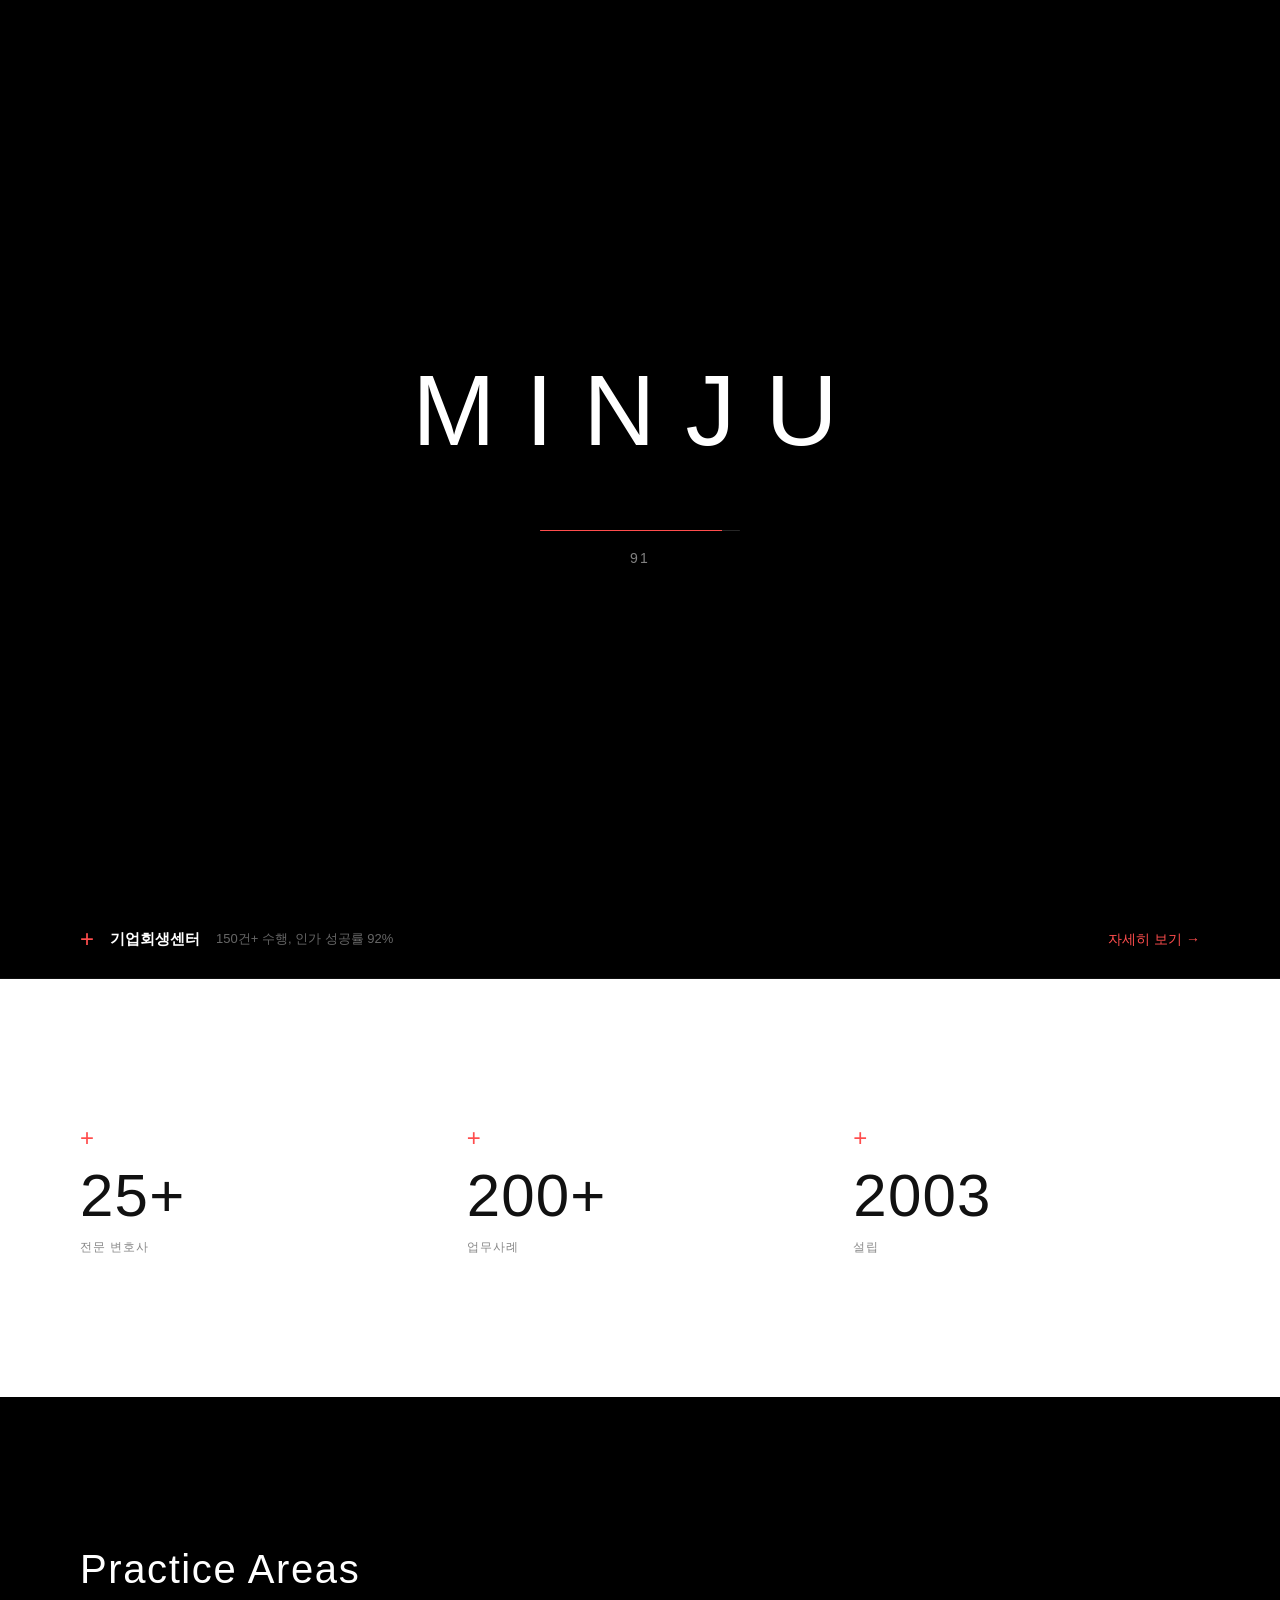
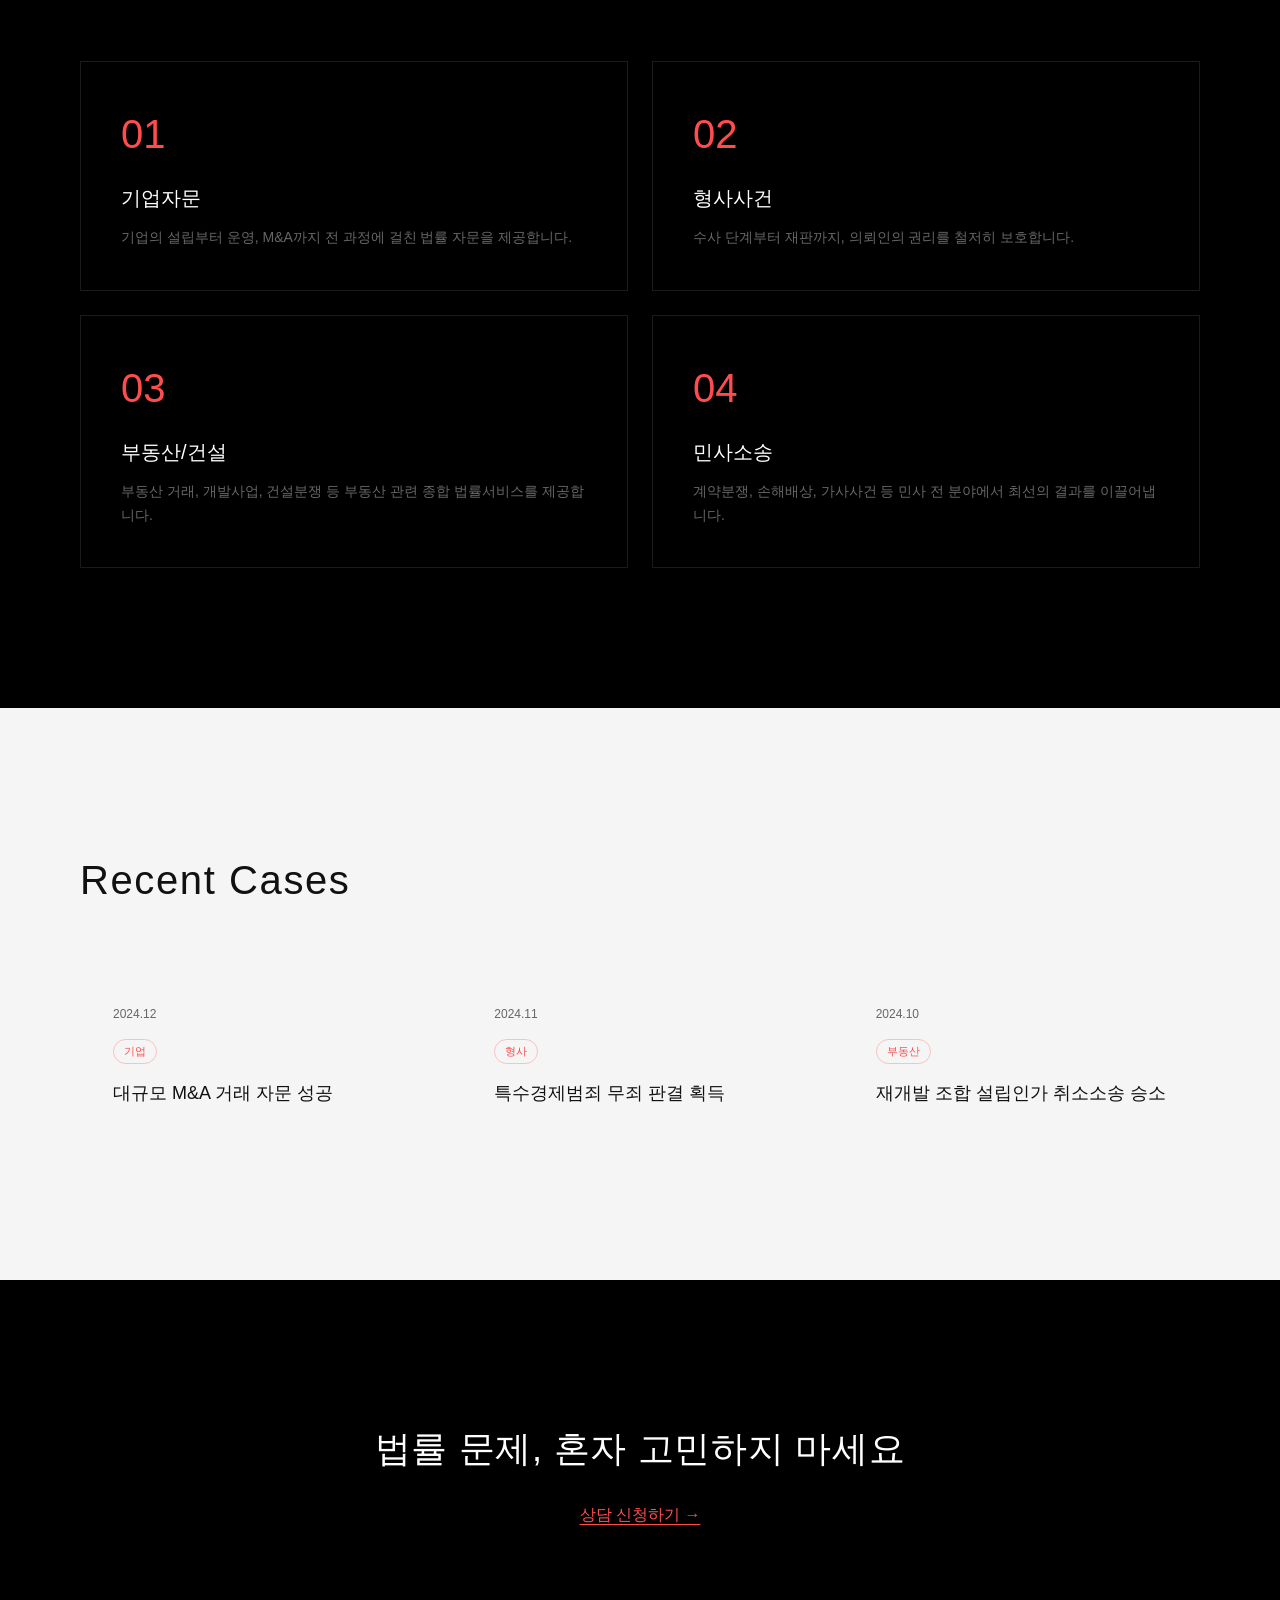
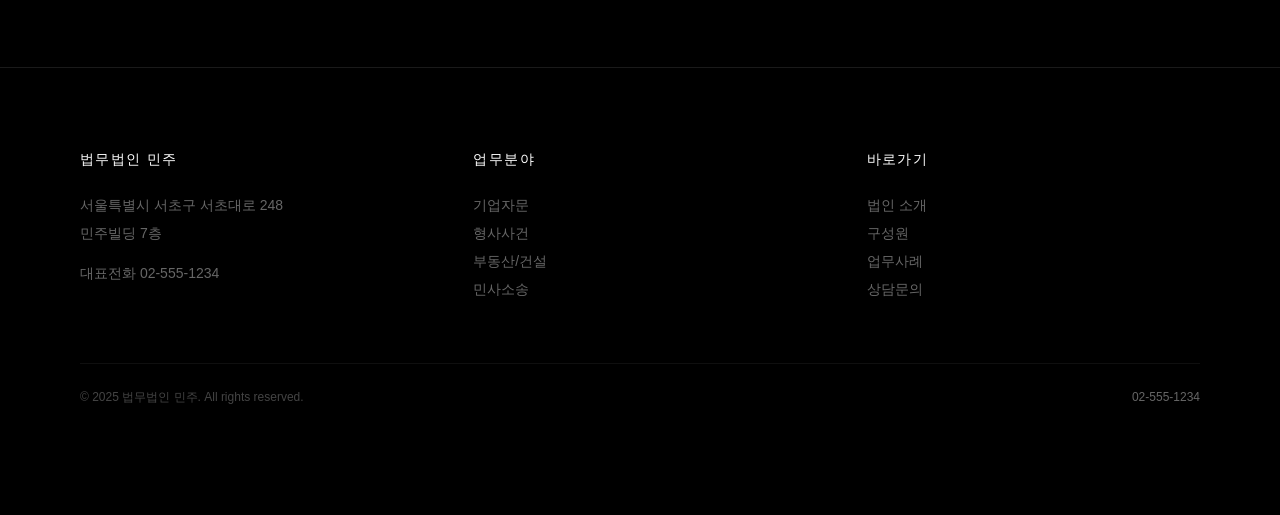
==== commit 25f3032d: "v7.0 CMS 어드민 + 3D 로딩 효과" ====
--- a/index.html
+++ b/index.html
@@ -27,9 +27,29 @@
   .hero-plus{font-size:56px}
 }
 </style>
-<noscript><style>.reveal{opacity:1!important;transform:none!important}</style></noscript>
+<style>
+.loader{position:fixed;inset:0;background:#000;z-index:9999;display:flex;flex-direction:column;align-items:center;justify-content:center;transition:transform 1s cubic-bezier(0.76,0,0.24,1)}
+.loader.done{transform:translateY(-100%);pointer-events:none}
+.loader-text{font-size:100px;font-weight:200;letter-spacing:.3em;color:#fff;margin-bottom:40px;opacity:0;animation:loaderFadeIn .6s ease forwards}
+.loader-bar-wrap{width:200px;position:relative}
+.loader-bar-bg{width:100%;height:1px;background:rgba(255,255,255,.15);border-radius:1px;overflow:hidden}
+.loader-bar-fill{height:100%;width:0;background:#ff4d4d;transition:width .05s linear}
+.loader-counter{text-align:center;margin-top:16px;font-size:14px;font-weight:300;letter-spacing:.15em;color:rgba(255,255,255,.5);font-variant-numeric:tabular-nums}
+@keyframes loaderFadeIn{from{opacity:0;transform:translateY(12px)}to{opacity:1;transform:translateY(0)}}
+@media(max-width:480px){.loader-text{font-size:48px;letter-spacing:.2em}.loader-bar-wrap{width:160px}}
+</style>
+<noscript><style>.reveal{opacity:1!important;transform:none!important}.loader{display:none!important}</style></noscript>
 </head>
 <body class="index-body">
+
+<!-- LOADER -->
+<div class="loader" id="loader">
+  <div class="loader-text">MINJU</div>
+  <div class="loader-bar-wrap">
+    <div class="loader-bar-bg"><div class="loader-bar-fill" id="loaderFill"></div></div>
+    <div class="loader-counter" id="loaderCount">0</div>
+  </div>
+</div>
 
 <!-- NAV -->
 <nav class="nav" id="nav">
@@ -205,6 +225,18 @@
 </div>
 
 <script>
+// Loader
+(function(){
+  var fill=document.getElementById('loaderFill'),counter=document.getElementById('loaderCount'),loader=document.getElementById('loader');
+  var progress=0,duration=2500,interval=25,steps=duration/interval,inc=100/steps;
+  var timer=setInterval(function(){
+    progress=Math.min(progress+inc+Math.random()*0.5,100);
+    var p=Math.round(progress);
+    fill.style.width=p+'%';
+    counter.textContent=p;
+    if(p>=100){clearInterval(timer);setTimeout(function(){loader.classList.add('done')},300)}
+  },interval);
+})();
 // Nav scroll
 window.addEventListener('scroll',()=>{document.getElementById('nav').classList.toggle('scrolled',window.scrollY>60)});
 // Hamburger
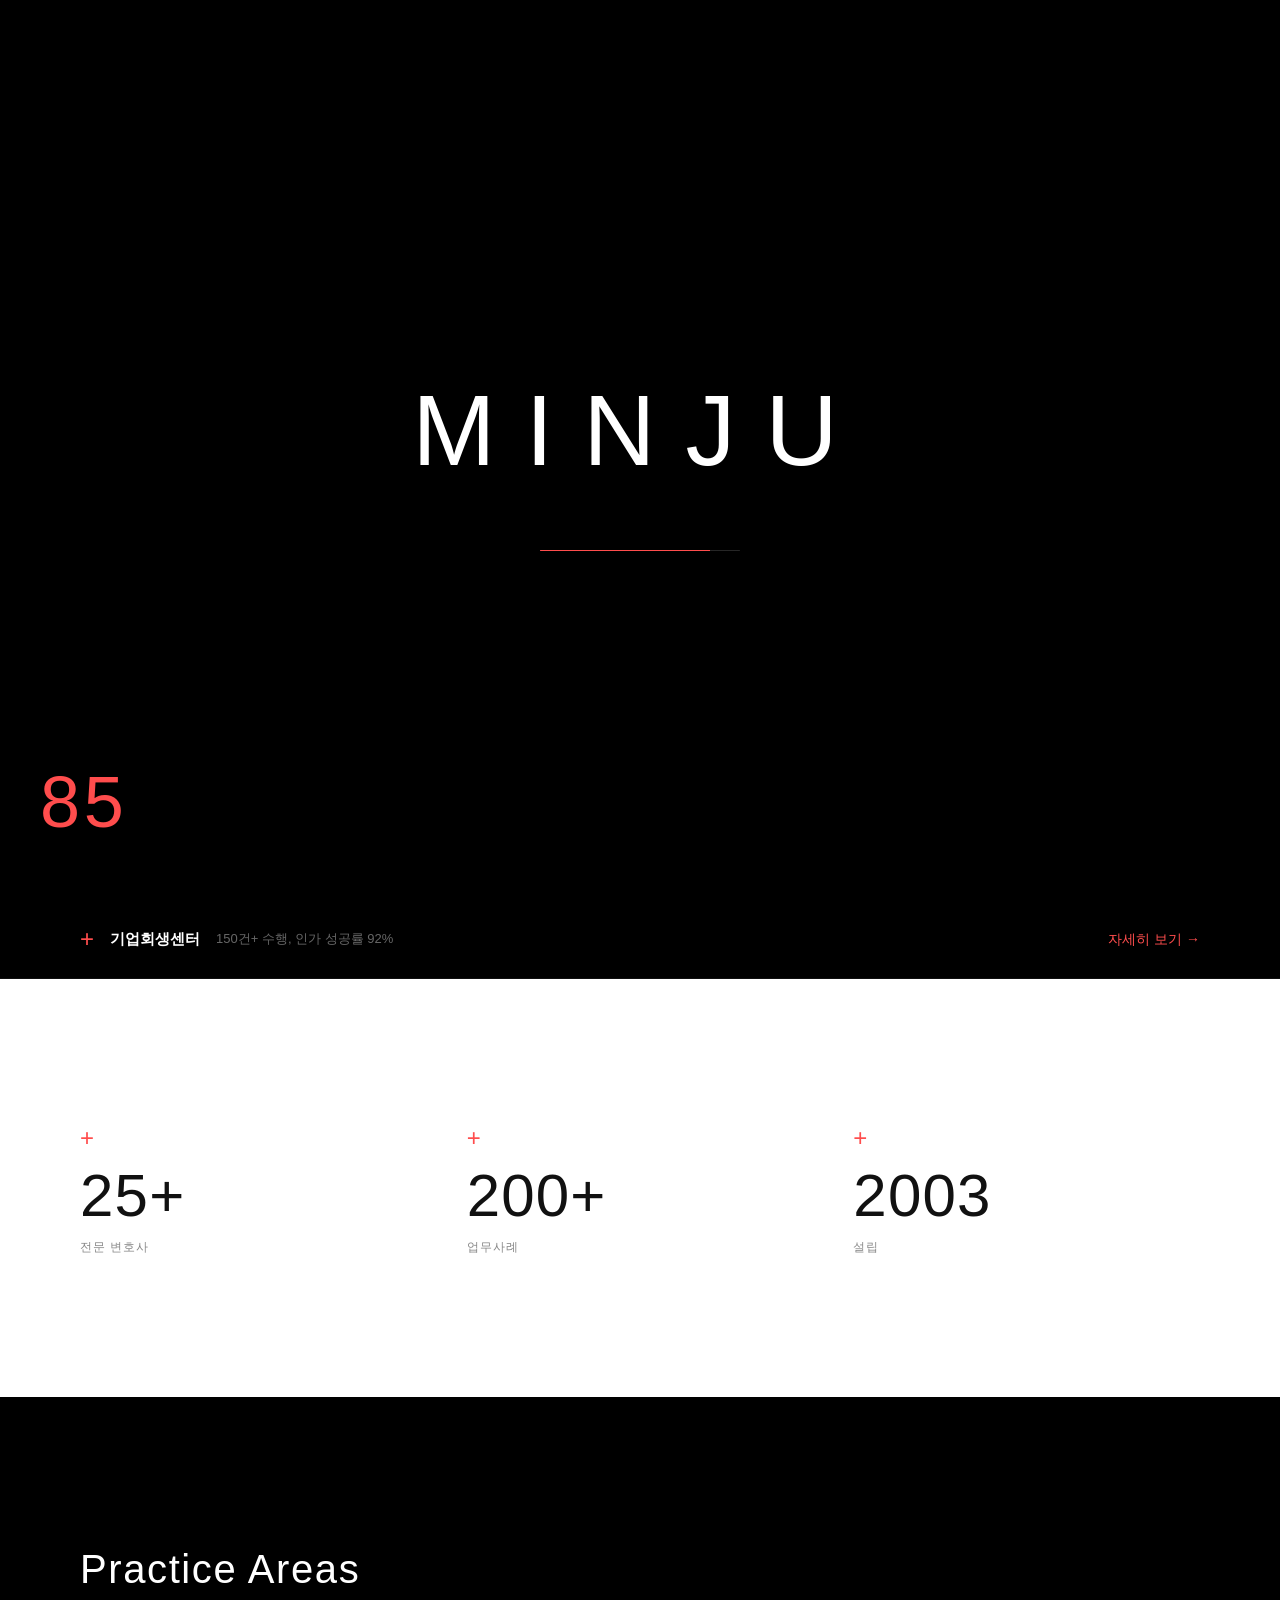
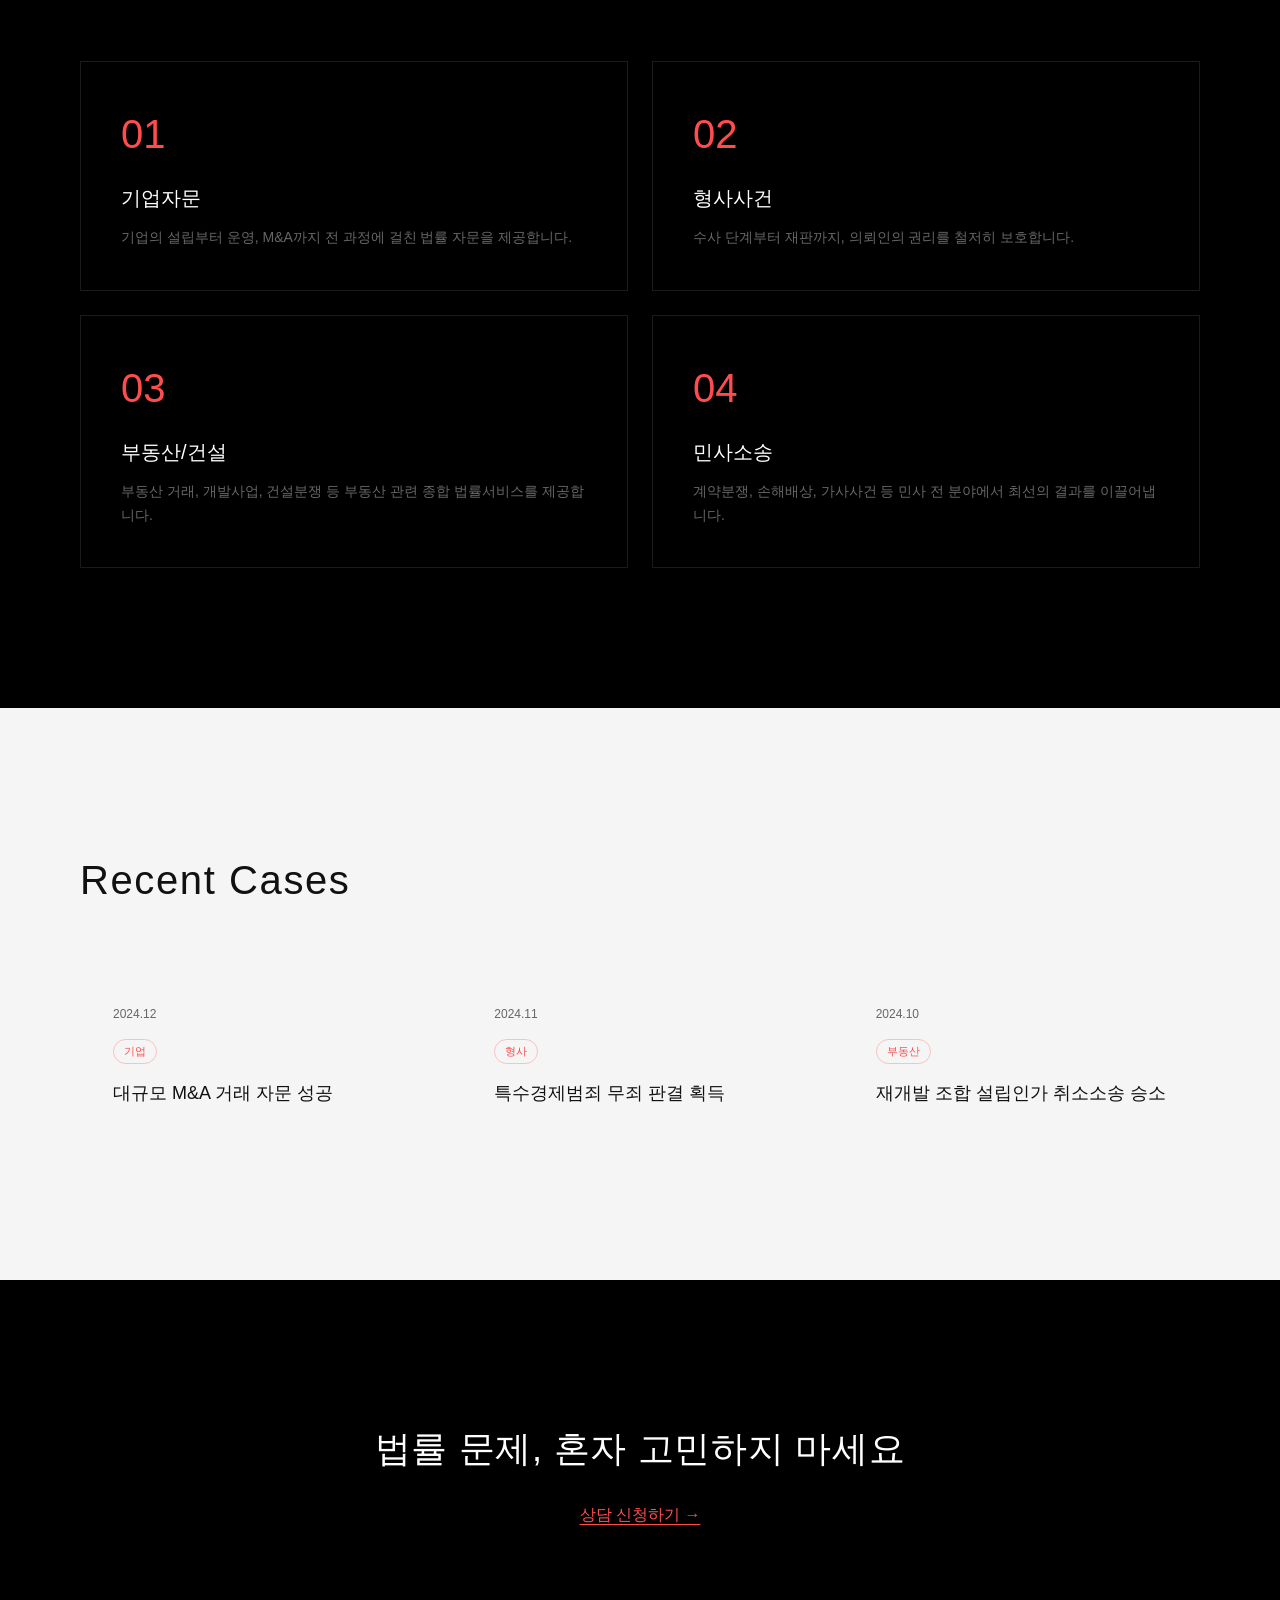
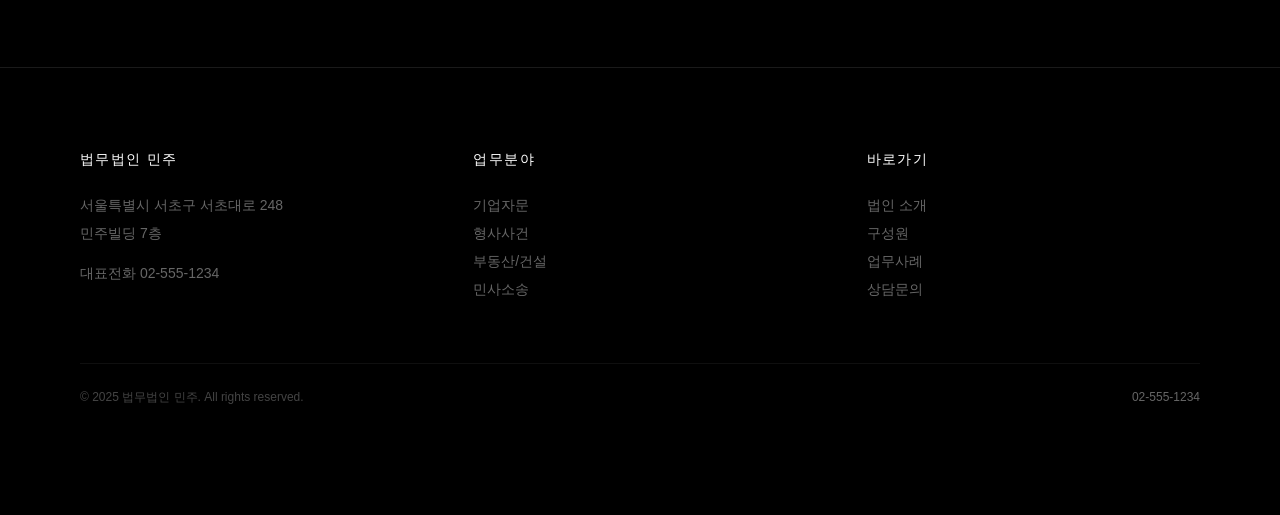
==== commit 1aeb697a: "v7.1 로딩 카운터 좌하단+72px+빨간" ====
--- a/index.html
+++ b/index.html
@@ -34,7 +34,7 @@
 .loader-bar-wrap{width:200px;position:relative}
 .loader-bar-bg{width:100%;height:1px;background:rgba(255,255,255,.15);border-radius:1px;overflow:hidden}
 .loader-bar-fill{height:100%;width:0;background:#ff4d4d;transition:width .05s linear}
-.loader-counter{text-align:center;margin-top:16px;font-size:14px;font-weight:300;letter-spacing:.15em;color:rgba(255,255,255,.5);font-variant-numeric:tabular-nums}
+.loader-counter{position:fixed;bottom:40px;left:40px;font-size:72px;font-weight:200;letter-spacing:.05em;color:#ff4d4d;font-variant-numeric:tabular-nums}
 @keyframes loaderFadeIn{from{opacity:0;transform:translateY(12px)}to{opacity:1;transform:translateY(0)}}
 @media(max-width:480px){.loader-text{font-size:48px;letter-spacing:.2em}.loader-bar-wrap{width:160px}}
 </style>
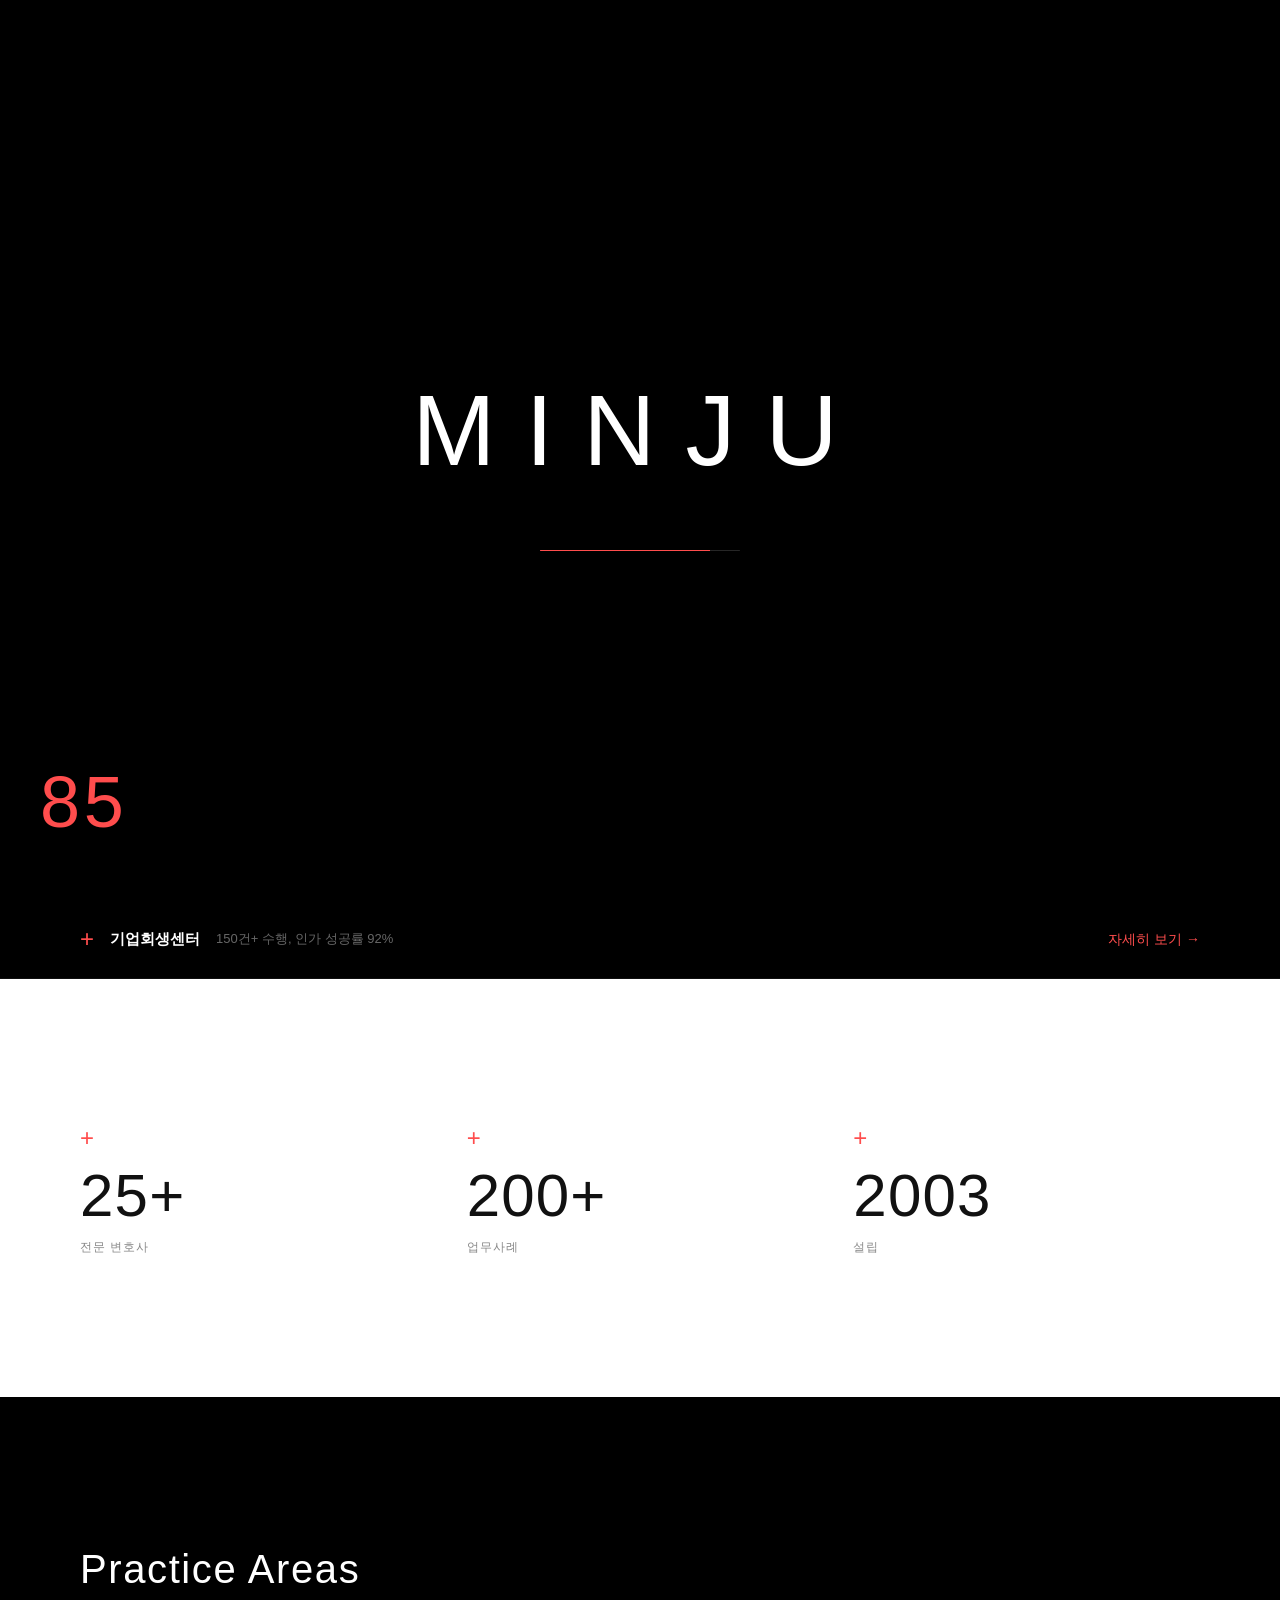
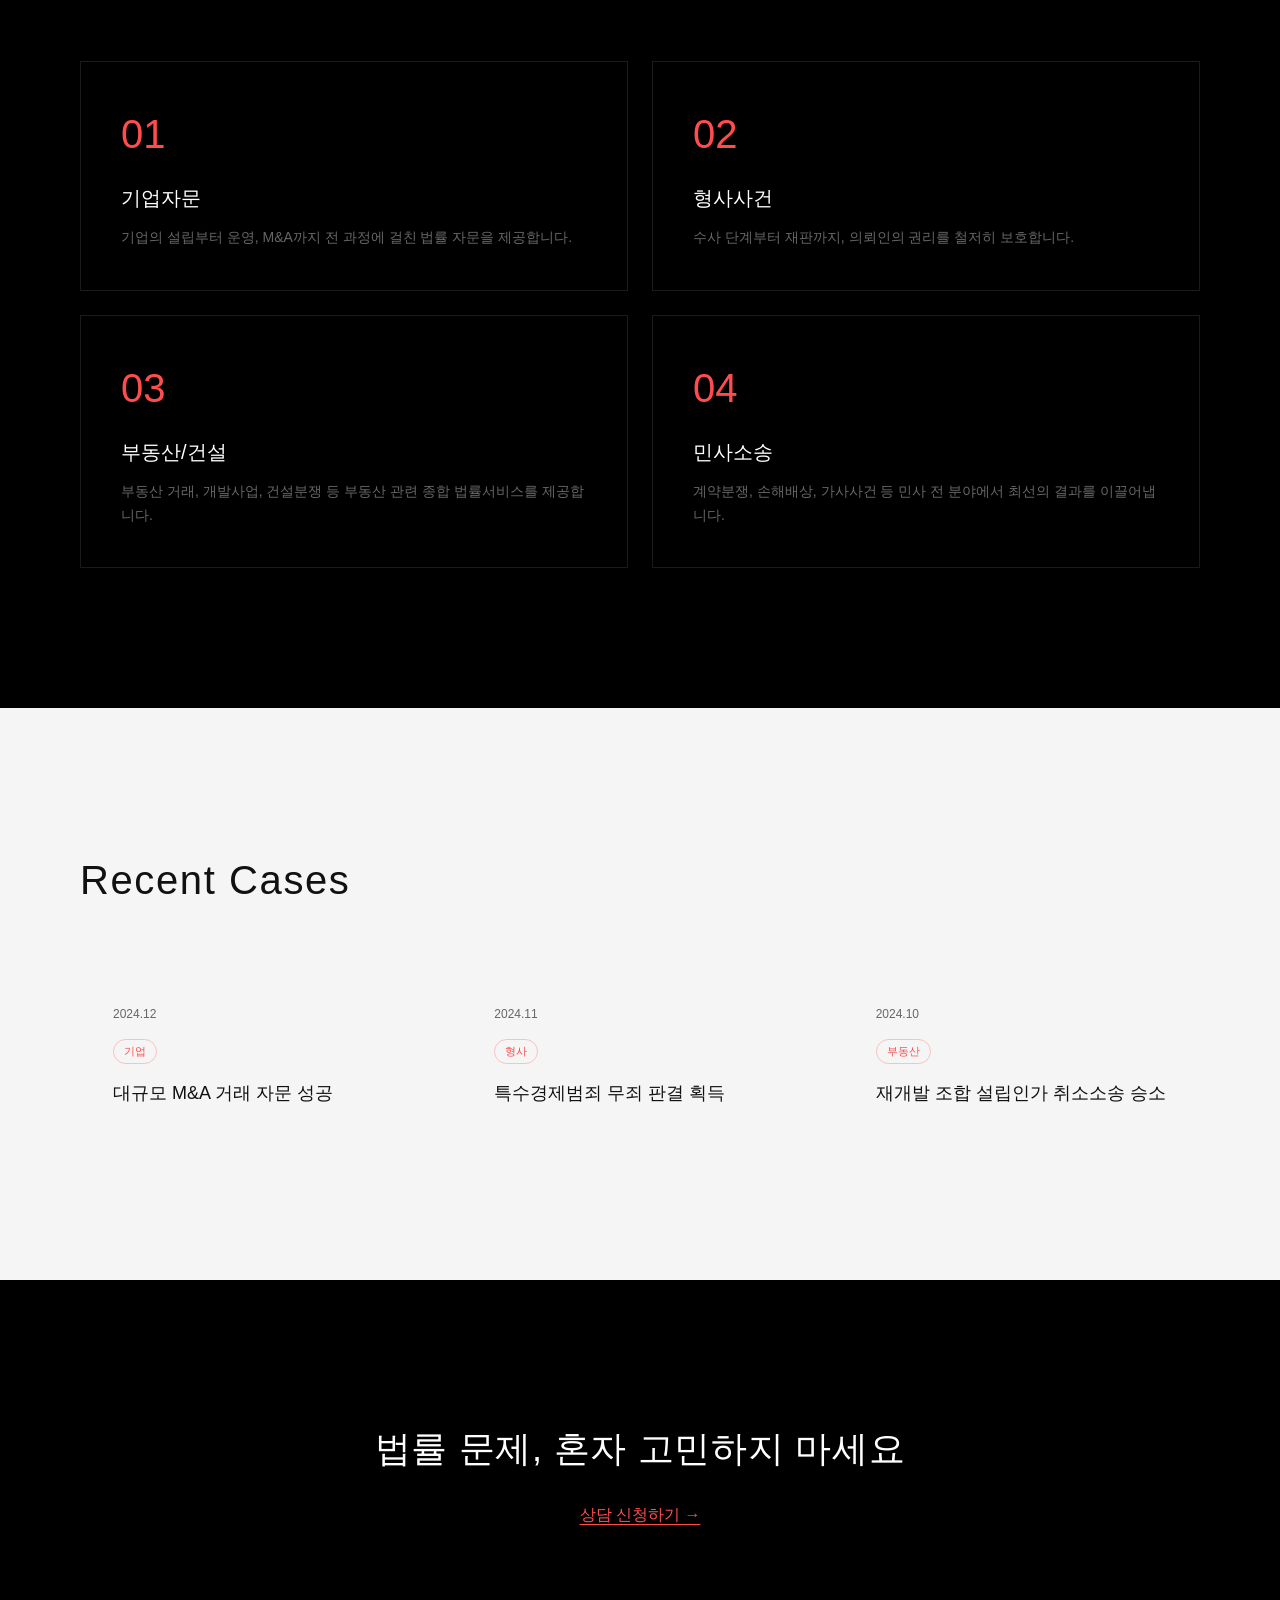
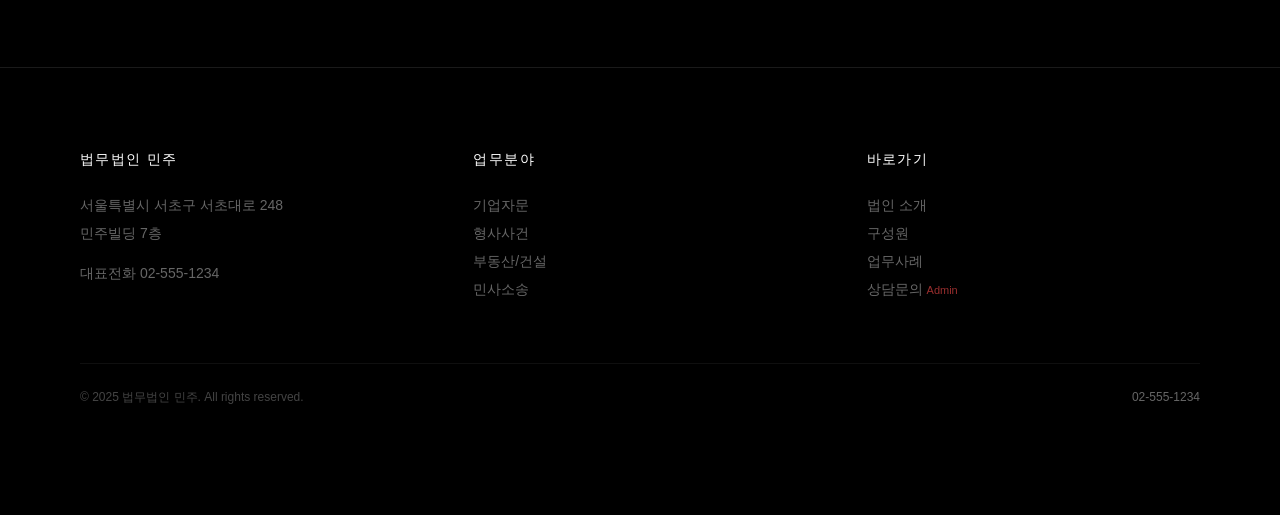
==== commit f53a2274: "v7.3 GNB에 Admin 링크 추가" ====
--- a/index.html
+++ b/index.html
@@ -61,6 +61,7 @@
     <a href="team.html">구성원</a>
     <a href="cases.html">업무사례</a>
     <a href="contact.html">상담문의</a>
+    <a href="admin.html" style="color:#ff4d4d;font-size:11px;opacity:0.6">Admin</a>
   </div>
   <button class="hamburger" id="hamburger" aria-label="메뉴">
     <span></span><span></span><span></span>
@@ -73,6 +74,7 @@
   <a href="team.html">구성원</a>
   <a href="cases.html">업무사례</a>
   <a href="contact.html">상담문의</a>
+    <a href="admin.html" style="color:#ff4d4d;font-size:11px;opacity:0.6">Admin</a>
 </div>
 
 <!-- HERO -->
@@ -206,7 +208,8 @@
           <li><a href="about.html">법인 소개</a></li>
           <li><a href="team.html">구성원</a></li>
           <li><a href="cases.html">업무사례</a></li>
-          <li><a href="contact.html">상담문의</a></li>
+          <li><a href="contact.html">상담문의</a>
+    <a href="admin.html" style="color:#ff4d4d;font-size:11px;opacity:0.6">Admin</a></li>
         </ul>
       </div>
     </div>
--- a/style.css
+++ b/style.css
@@ -208,7 +208,7 @@
 
 .index-hero h1,.index-hero p{word-break:keep-all;overflow-wrap:break-word}
 
-.js-loaded .reveal{opacity:0;transform:translateY(30px);transition:opacity 0.6s ease,transform 0.6s ease}
+.js-loaded .reveal{opacity:0;transform:translateY(20px);transition:opacity 0.5s ease,transform 0.5s ease}
 .js-loaded .reveal.visible{opacity:1;transform:translateY(0)}
 
 @media(max-width:768px){
